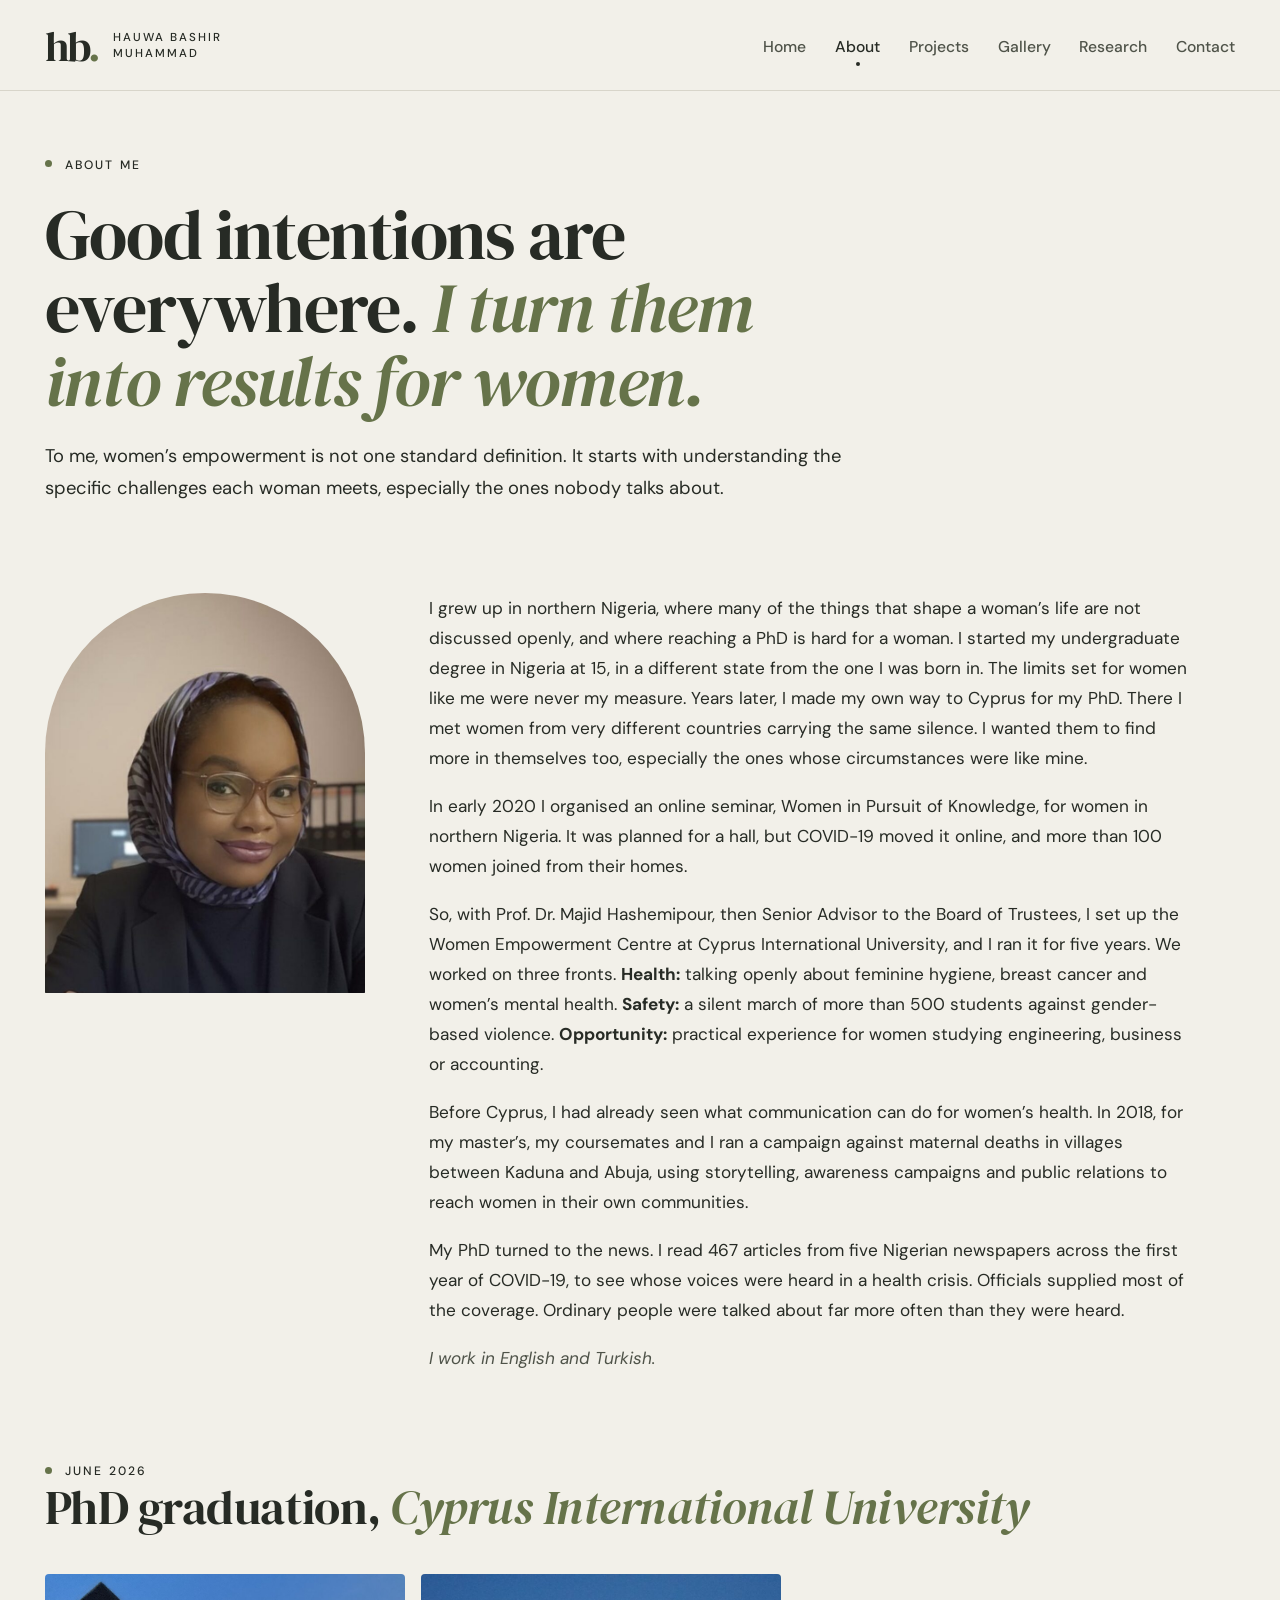
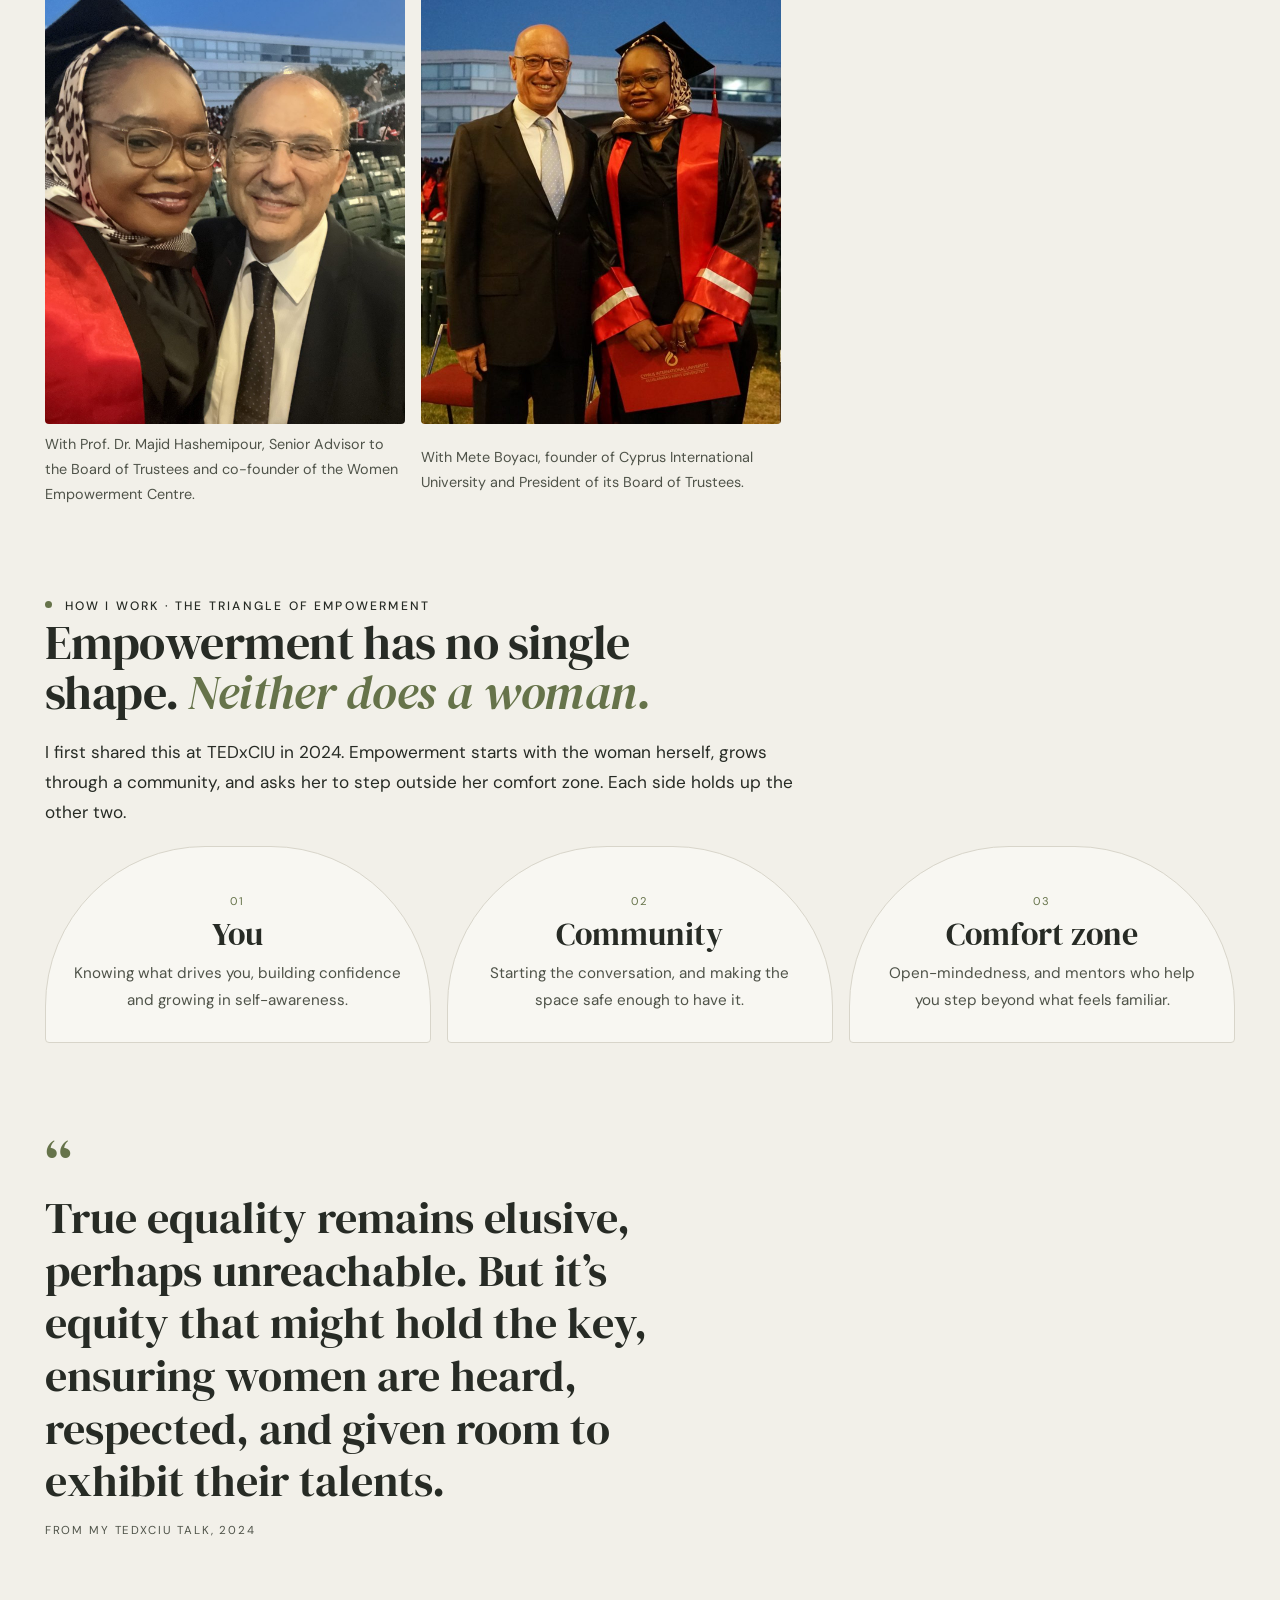
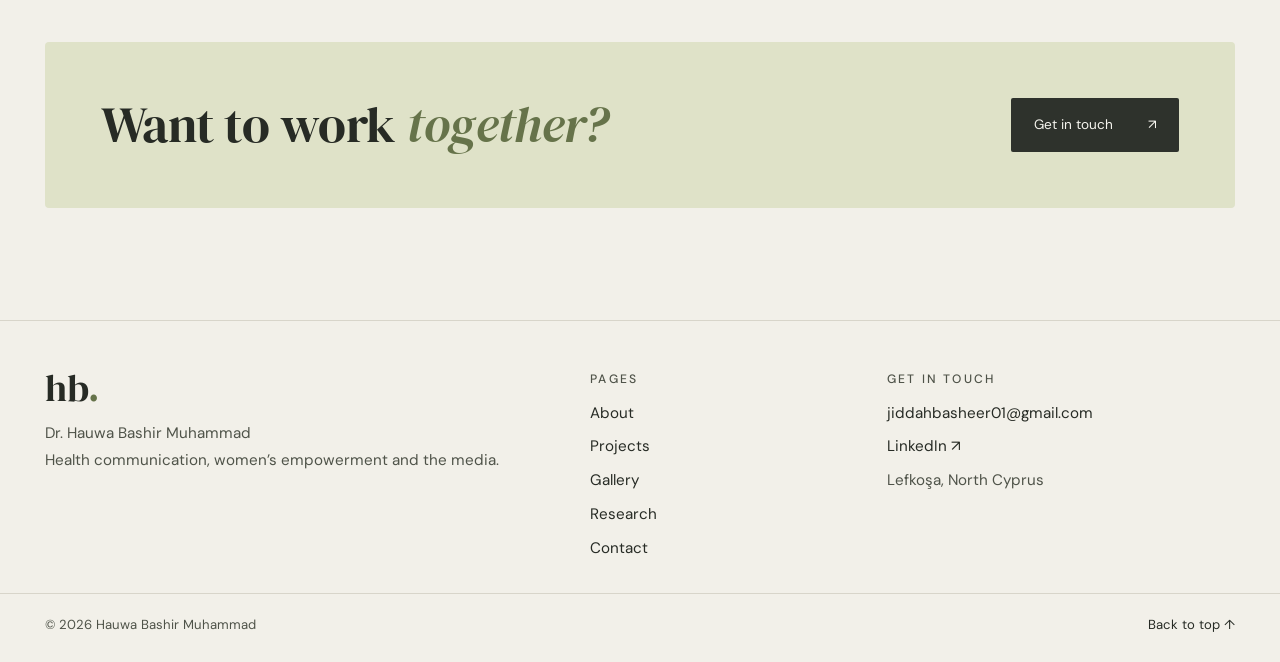
==== about.html @ 7ddd4776 "About: add Prof. Majid Hashemipour's title to the graduation caption Co-Authored-By: Claude Opus 5.5" ====
<!doctype html>
<html lang="en">
<head>
<meta charset="utf-8">
<meta name="viewport" content="width=device-width, initial-scale=1, viewport-fit=cover">
<title>About · Hauwa Bashir Muhammad</title>
<link rel="preconnect" href="https://fonts.googleapis.com">
<link rel="preconnect" href="https://fonts.gstatic.com" crossorigin>
<link rel="stylesheet" href="https://fonts.googleapis.com/css2?family=DM+Sans:opsz,wght@9..40,400;9..40,500;9..40,600&family=DM+Serif+Display:ital@0;1&display=swap">
<link rel="stylesheet" href="styles.css">
<style>:root{padding-top:env(safe-area-inset-top,0px);padding-bottom:env(safe-area-inset-bottom,0px)} img{max-width:100%}</style>
</head>
<body>

<header class="masthead" id="top">
  <div class="wrap">
    <a class="brand" href="index.html" aria-label="Hauwa Bashir Muhammad, home"><span class="mono">hb<i>.</i></span><span class="full">Hauwa Bashir<br>Muhammad</span></a>
    <nav aria-label="Site">
      <ul>
        <li><a href="index.html">Home</a></li>
        <li><a href="about.html" aria-current="page">About</a></li>
        <li><a href="projects.html">Projects</a></li>
        <li><a href="gallery.html">Gallery</a></li>
        <li><a href="publications.html">Research</a></li>
        <li><a href="contact.html">Contact</a></li>
      </ul>
    </nav>
  </div>
</header>

<main>
  <div class="wrap">

    <section class="page-intro">
      <p class="eyebrow">About me</p>
      <h1>Good intentions are everywhere. <em>I turn them into results for women.</em></h1>
      <p class="lede">To me, women’s empowerment is not one standard definition. It starts with understanding the specific challenges each woman meets, especially the ones nobody talks about.</p>
    </section>

    <section class="about" aria-label="My story">
      <figure class="portrait"><img src="img/web/headshot.jpg" alt="Portrait of Hauwa Bashir Muhammad in a dark blazer and patterned headscarf, seated at a desk." width="720" height="900"></figure>
      <div class="copy">
        <p>I grew up in northern Nigeria, where many of the things that shape a woman’s life are not discussed openly, and where reaching a PhD is hard for a woman. I started my undergraduate degree in Nigeria at 15, in a different state from the one I was born in. The limits set for women like me were never my measure. Years later, I made my own way to Cyprus for my PhD. There I met women from very different countries carrying the same silence. I wanted them to find more in themselves too, especially the ones whose circumstances were like mine.</p>
        <p>In early 2020 I organised an online seminar, Women in Pursuit of Knowledge, for women in northern Nigeria. It was planned for a hall, but COVID-19 moved it online, and more than 100 women joined from their homes.</p>
        <p>So, with Prof. Dr. Majid Hashemipour, then Senior Advisor to the Board of Trustees, I set up the Women Empowerment Centre at Cyprus International University, and I ran it for five years. We worked on three fronts. <strong>Health:</strong> talking openly about feminine hygiene, breast cancer and women’s mental health. <strong>Safety:</strong> a silent march of more than 500 students against gender-based violence. <strong>Opportunity:</strong> practical experience for women studying engineering, business or accounting.</p>
        <p>Before Cyprus, I had already seen what communication can do for women’s health. In 2018, for my master’s, my coursemates and I ran a campaign against maternal deaths in villages between Kaduna and Abuja, using storytelling, awareness campaigns and public relations to reach women in their own communities.</p>
        <p>My PhD turned to the news. I read 467 articles from five Nigerian newspapers across the first year of COVID-19, to see whose voices were heard in a health crisis. Officials supplied most of the coverage. Ordinary people were talked about far more often than they were heard.</p>
        <p class="langs">I work in English and Turkish.</p>
      </div>
    </section>

    <section aria-labelledby="graduation">
      <div class="section-head"><div><p class="eyebrow">June 2026</p><h2 id="graduation">PhD graduation, <em>Cyprus International University</em></h2></div></div>
      <div class="duo">
        <figure><img src="img/web/grad-majid.jpg" alt="Hauwa in her graduation cap and gown taking a selfie with Prof. Dr. Majid Hashemipour at the ceremony." width="1200" height="1600" loading="lazy"><figcaption>With Prof. Dr. Majid Hashemipour, Senior Advisor to the Board of Trustees and co-founder of the Women Empowerment Centre.</figcaption></figure>
        <figure><img src="img/web/grad-boyaci.jpg" alt="Hauwa in her graduation gown, holding her diploma folder, standing with Mete Boyacı at the evening ceremony." width="1600" height="900" loading="lazy" style="object-position: 47% center;"><figcaption>With Mete Boyacı, founder of Cyprus International University and President of its Board of Trustees.</figcaption></figure>
      </div>
    </section>

    <section aria-labelledby="triangle">
      <div class="section-head"><div><p class="eyebrow">How I work · The Triangle of Empowerment</p><h2 id="triangle">Empowerment has no single shape. <em>Neither does a woman.</em></h2></div></div>
      <p>I first shared this at TEDxCIU in 2024. Empowerment starts with the woman herself, grows through a community, and asks her to step outside her comfort zone. Each side holds up the other two.</p>
      <ol class="triangle">
        <li><strong>You</strong><span>Knowing what drives you, building confidence and growing in self-awareness.</span></li>
        <li><strong>Community</strong><span>Starting the conversation, and making the space safe enough to have it.</span></li>
        <li><strong>Comfort zone</strong><span>Open-mindedness, and mentors who help you step beyond what feels familiar.</span></li>
      </ol>
    </section>

    <section class="quote-band" aria-label="In my words">
      <blockquote>True equality remains elusive, perhaps unreachable. But it’s equity that might hold the key, ensuring women are heard, respected, and given room to exhibit their talents.
        <footer>From my TEDxCIU talk, 2024</footer>
      </blockquote>
    </section>

    <section class="cta">
      <h2>Want to work <em>together?</em></h2>
      <a class="btn" href="contact.html">Get in touch <span aria-hidden="true">↗</span></a>
    </section>

  </div>
</main>

<footer class="site">
  <div class="wrap footer-grid">
    <div class="footer-brand">
      <a class="mono" href="index.html" aria-label="Home">hb<i>.</i></a>
      <p>Dr. Hauwa Bashir Muhammad<br>Health communication, women’s empowerment and the media.</p>
    </div>
    <div>
      <p class="label">Pages</p>
      <ul>
        <li><a href="about.html">About</a></li>
        <li><a href="projects.html">Projects</a></li>
        <li><a href="gallery.html">Gallery</a></li>
        <li><a href="publications.html">Research</a></li>
        <li><a href="contact.html">Contact</a></li>
      </ul>
    </div>
    <div>
      <p class="label">Get in touch</p>
      <ul>
        <li><a href="mailto:jiddahbasheer01@gmail.com">jiddahbasheer01@gmail.com</a></li>
        <li><a href="https://www.linkedin.com/in/hauwabashir-3b40b3164" target="_blank" rel="noopener">LinkedIn ↗</a></li>
        <li>Lefkoşa, North Cyprus</li>
      </ul>
    </div>
  </div>
  <div class="wrap footer-base"><span>© 2026 Hauwa Bashir Muhammad</span><a href="#top">Back to top ↑</a></div>
</footer>

</body>
</html>
---- styles.css ----
/* hb. — cream paper, charcoal ink, olive accent; large serif display, light sans body; arched photos. */
:root {
  --bg: #f2f0e9;
  --surface: #f8f7f2;
  --ink: #272b25;
  --muted: #4f5349;
  --rule: #d8d5ca;
  --accent: #66734a;
  --sage: #dfe2c8;
  --btn: #2e322c;
  --btn-ink: #f6f5ef;
  --font-display: "DM Serif Display", Georgia, "Times New Roman", serif;
  --font-body: "DM Sans", system-ui, -apple-system, "Segoe UI", Roboto, sans-serif;
  --measure: 64ch;
}
@media (prefers-color-scheme: dark) {
  :root:not([data-theme="light"]) {
    --bg: #1b1d19; --surface: #22251f; --ink: #ecebe3; --muted: #a9ab9f; --rule: #363a31;
    --accent: #b5c28f; --sage: #3a412d; --btn: #e9e8df; --btn-ink: #1b1d19;
    color-scheme: dark;
  }
}
:root[data-theme="dark"] {
  --bg: #1b1d19; --surface: #22251f; --ink: #ecebe3; --muted: #a9ab9f; --rule: #363a31;
  --accent: #b5c28f; --sage: #3a412d; --btn: #e9e8df; --btn-ink: #1b1d19;
  color-scheme: dark;
}

* { box-sizing: border-box; }
html { -webkit-text-size-adjust: 100%; scroll-behavior: smooth; }
body { margin: 0; background: var(--bg); color: var(--ink); font-family: var(--font-body); font-size: 1.075rem; line-height: 1.75; font-weight: 400; }
img { max-width: 100%; }
.wrap { max-width: 88rem; margin: 0 auto; padding-left: max(clamp(20px, 3.5vw, 48px), env(safe-area-inset-left, 0px)); padding-right: max(clamp(20px, 3.5vw, 48px), env(safe-area-inset-right, 0px)); }
.narrow { max-width: 50rem; }

a { color: var(--ink); text-underline-offset: 4px; text-decoration-color: var(--accent); }
a:hover { color: var(--accent); }
a:focus-visible, button:focus-visible { outline: 2px solid var(--accent); outline-offset: 3px; border-radius: 2px; }

/* Header */
.masthead .wrap { display: flex; align-items: center; justify-content: space-between; flex-wrap: wrap; gap: 1rem 2rem; padding-block: 1.6rem 1.4rem; border-bottom: 1px solid var(--rule); }
.brand { display: flex; align-items: center; gap: 0.8rem; text-decoration: none; color: var(--ink); }
.brand .mono { font-family: var(--font-display); font-size: 2.6rem; line-height: 1; letter-spacing: -0.04em; }
.brand .mono i { font-style: normal; color: var(--accent); }
.brand .full { font-size: 0.72rem; letter-spacing: 0.18em; text-transform: uppercase; line-height: 1.45; font-weight: 500; }
nav ul { list-style: none; margin: 0; padding: 0; display: flex; flex-wrap: wrap; gap: 0.4rem 1.8rem; }
nav a { position: relative; text-decoration: none; color: var(--muted); font-size: 0.98rem; font-weight: 500; }
nav a:hover, nav a[aria-current="page"] { color: var(--ink); }
nav a[aria-current="page"]::after { content: ""; position: absolute; left: 50%; bottom: -0.55rem; width: 4px; height: 4px; margin-left: -2px; border-radius: 50%; background: var(--ink); }

/* Type */
h1, h2, h3 { font-family: var(--font-display); font-weight: 400; line-height: 1.05; margin: 0; text-wrap: balance; letter-spacing: -0.01em; }
h1 { font-size: clamp(2.5rem, 1.5rem + 4vw, 4.4rem); letter-spacing: -0.02em; line-height: 1.04; }
h1 em, h2 em { color: var(--accent); }
h2 { font-size: clamp(2rem, 1.4rem + 2.2vw, 3rem); }
h3 { font-size: 1.55rem; line-height: 1.15; }
p { margin: 0; max-width: var(--measure); }
.eyebrow, .label { font-size: 0.76rem; letter-spacing: 0.18em; text-transform: uppercase; font-weight: 500; color: var(--ink); }
.eyebrow::before { content: ""; display: inline-block; width: 7px; height: 7px; border-radius: 50%; background: var(--accent); margin-right: 0.8rem; vertical-align: 0.1em; }
.label { color: var(--muted); }
.lede { font-size: 1.15rem; color: var(--ink); }
.small-note { font-size: 0.85rem; color: var(--muted); max-width: var(--measure); }

main .wrap { padding-block: 0 5rem; display: grid; gap: 5.5rem; }
section { display: grid; gap: 1.2rem; min-width: 0; scroll-margin-top: 1rem; }
.section-head { display: flex; align-items: baseline; justify-content: space-between; flex-wrap: wrap; gap: 0.5rem 1rem; }
.section-head .kicker { display: block; }
.section-head a { font-size: 0.9rem; }

/* Hero */
.hero { display: grid; grid-template-columns: 1.3fr 1fr; gap: 2rem 3rem; align-items: center; padding-top: 4.5rem; }
.hero-text { display: grid; gap: 1.6rem; align-content: center; }
.hero-intro { color: var(--ink); font-size: 1.15rem; max-width: 34rem; }
.hero-actions { display: flex; flex-wrap: wrap; align-items: center; gap: 1rem 2rem; margin-top: 0.4rem; }
.btn { display: inline-flex; align-items: center; gap: 2.2rem; background: var(--btn); color: var(--btn-ink); text-decoration: none; font-size: 0.85rem; padding: 0.95rem 1.4rem; border-radius: 2px; }
.btn:hover { color: var(--btn-ink); opacity: 0.9; }
.textlink { font-size: 0.88rem; text-decoration: none; border-bottom: 1px solid var(--ink); padding-bottom: 0.2rem; }
.arch { position: relative; margin: 0; }
.arch img { display: block; width: 100%; aspect-ratio: 4 / 4.4; object-fit: cover; border-radius: 999px 999px 4px 4px; }
.badge { position: absolute; left: -2.2rem; bottom: 2.5rem; width: 9.5rem; height: 9.5rem; border-radius: 50%; background: var(--sage); border: 4px solid var(--bg); display: grid; place-content: center; text-align: center; font-family: var(--font-display); font-size: 1.15rem; line-height: 1.2; color: var(--ink); transform: rotate(-8deg); }
.badge em { font-style: italic; }
.arch figcaption { margin-top: 0.7rem; font-size: 0.65rem; letter-spacing: 0.16em; text-transform: uppercase; color: var(--muted); }
.based { font-size: 0.68rem; letter-spacing: 0.16em; text-transform: uppercase; color: var(--muted); margin-top: -3rem; }

/* About */
.about { display: grid; grid-template-columns: 20rem 1fr; gap: 2rem 4rem; align-items: start; }
.about .portrait img { display: block; width: 100%; aspect-ratio: 4 / 5; object-fit: cover; border-radius: 999px 999px 4px 4px; }
.about .copy { display: grid; gap: 1.1rem; }

/* Figures */
.facts { display: grid; grid-template-columns: repeat(auto-fit, minmax(9rem, 1fr)); gap: 1.5rem; border-block: 1px solid var(--rule); padding-block: 2rem; }
.facts div { display: grid; gap: 0.3rem; align-content: start; }
.facts strong { font-family: var(--font-display); font-weight: 400; font-size: 3.2rem; line-height: 1; color: var(--accent); }
.facts span { font-size: 0.92rem; color: var(--muted); }

/* Triangle */
.triangle { list-style: none; margin: 0; padding: 0; display: grid; grid-template-columns: repeat(auto-fit, minmax(min(100%, 15rem), 1fr)); gap: 1rem; counter-reset: side; }
.triangle li { counter-increment: side; background: var(--surface); border: 1px solid var(--rule); border-radius: 160px 160px 4px 4px; padding: 3rem 1.6rem 1.8rem; display: grid; gap: 0.5rem; text-align: center; justify-items: center; }
.triangle strong { font-family: var(--font-display); font-weight: 400; font-size: 2rem; line-height: 1.1; }
.triangle strong::before { content: "0" counter(side); display: block; font-family: var(--font-body); font-size: 0.7rem; letter-spacing: 0.18em; color: var(--accent); margin-bottom: 0.6rem; }
.triangle span { color: var(--muted); font-size: 0.95rem; }

/* Now */
.now { background: var(--sage); border-radius: 4px; padding: 2.2rem; gap: 0.9rem; }
.now .label { color: var(--ink); }
.now ul { margin: 0; padding-left: 1.1rem; display: grid; gap: 0.5rem; max-width: var(--measure); }

/* Work list */
.work { list-style: none; margin: 0; padding: 0; display: grid; border-top: 1px solid var(--rule); }
.work li { border-bottom: 1px solid var(--rule); }
.work a, .work .item { display: grid; grid-template-columns: 9rem 1fr auto; gap: 0.3rem 2rem; padding-block: 1.5rem; text-decoration: none; color: var(--ink); align-items: baseline; }
.work a::after { content: "↗"; color: var(--muted); }
.work a:hover h3 { color: var(--accent); }
.work .yr { color: var(--muted); font-size: 0.8rem; letter-spacing: 0.08em; text-transform: uppercase; }
.work .text { display: grid; gap: 0.3rem; min-width: 0; }
.work p { color: var(--muted); font-size: 1rem; }

/* Quote */
blockquote { margin: 0; font-family: var(--font-display); font-size: clamp(1.8rem, 1.3rem + 1.8vw, 2.8rem); line-height: 1.2; max-width: 30ch; }
blockquote::before { content: "\201C"; display: block; color: var(--accent); font-size: 4rem; line-height: 0.6; margin-bottom: 0.4rem; }
blockquote footer { font-family: var(--font-body); font-size: 0.72rem; letter-spacing: 0.16em; text-transform: uppercase; color: var(--muted); margin-top: 1rem; }
.quote-band { text-align: left; padding-block: 1rem; }

/* Contact */
.contact-block { background: var(--btn); color: var(--btn-ink); border-radius: 4px; padding: clamp(2rem, 5vw, 3.5rem); display: grid; gap: 1.2rem; }
.contact-block h2 { color: var(--btn-ink); }
.contact-block h2 em { color: var(--sage); }
.contact-block p, .contact-block .label { color: var(--btn-ink); opacity: 0.8; }
.contact { display: flex; flex-wrap: wrap; gap: 0.75rem 1.5rem; align-items: center; }
.email { font-family: var(--font-display); font-size: clamp(1.4rem, 1rem + 1.6vw, 2.2rem); user-select: all; overflow-wrap: anywhere; }
.contact a { color: var(--btn-ink); }
button.copy { font: inherit; font-size: 0.8rem; background: transparent; color: var(--btn-ink); border: 1px solid currentColor; border-radius: 2px; padding: 0.45rem 0.9rem; cursor: pointer; }

/* Page intro (inner pages) */
.page-intro { padding-top: 4rem; display: grid; gap: 1.4rem; max-width: 60rem; }
.page-intro h1 { font-size: clamp(2.6rem, 1.6rem + 4vw, 4.4rem); }

/* Case studies */
.case, .case-wide { display: grid; gap: 1.1rem; border-top: 1px solid var(--rule); padding-top: 2rem; scroll-margin-top: 1rem; min-width: 0; }
.case { grid-template-columns: 13rem 1fr; gap: 1rem 3rem; }
.case .meta { display: grid; gap: 0.4rem; align-content: start; font-size: 0.85rem; color: var(--muted); }
.case .body { display: grid; gap: 1rem; min-width: 0; }
.case-wide .meta { display: flex; flex-wrap: wrap; gap: 0.3rem 1.4rem; font-size: 0.85rem; color: var(--muted); }
.case-wide .meta .label, .case .meta .label { color: var(--accent); }
.case-wide h2, .case h2 { font-size: clamp(1.9rem, 1.3rem + 2vw, 2.8rem); }
.case h4, .case-wide h4 { font-family: var(--font-body); font-size: 0.7rem; letter-spacing: 0.18em; text-transform: uppercase; color: var(--accent); font-weight: 500; margin: 0.8rem 0 -0.3rem; }
.index-chips { display: flex; flex-wrap: wrap; gap: 0.5rem; list-style: none; margin: 0; padding: 0; }
.index-chips a { display: inline-block; font-size: 0.82rem; text-decoration: none; color: var(--ink); border: 1px solid var(--rule); border-radius: 999px; padding: 0.35rem 0.9rem; background: var(--surface); }
.index-chips a:hover { border-color: var(--accent); color: var(--accent); }
.programme { list-style: none; margin: 0; padding: 0; display: grid; gap: 0.6rem; max-width: var(--measure); }
.programme li { display: grid; grid-template-columns: 8rem 1fr; gap: 1rem; border-top: 1px solid var(--rule); padding-top: 0.6rem; }
.programme .when { color: var(--accent); font-size: 0.85rem; }

/* Figures and galleries */
figure { margin: 0; display: grid; gap: 0.5rem; min-width: 0; }
figure img { display: block; width: 100%; height: auto; border-radius: 4px; background: var(--rule); }
figcaption { font-size: 0.9rem; color: var(--muted); max-width: var(--measure); }
.lead-photo img { aspect-ratio: 16 / 9; object-fit: cover; }
.hero-photo img { aspect-ratio: 16 / 9; object-fit: cover; }
.gallery { display: grid; grid-template-columns: repeat(auto-fill, minmax(min(100%, 15rem), 1fr)); gap: 1rem; }
.gallery img { aspect-ratio: 3 / 4; object-fit: cover; }
.gallery .poster img { object-fit: contain; background: var(--surface); }
.gallery.square img { aspect-ratio: 1 / 1; }
.masonry { columns: 3 16rem; column-gap: 1rem; }
.masonry figure { break-inside: avoid; margin-bottom: 1.2rem; }

/* Publications */
.pubs { list-style: none; margin: 0; padding: 0; display: grid; gap: 1.4rem; }
.pubs li { display: grid; grid-template-columns: 8rem 1fr; gap: 1.5rem; min-width: 0; border-top: 1px solid var(--rule); padding-top: 1rem; }
.pubs .status { font-size: 0.72rem; letter-spacing: 0.12em; text-transform: uppercase; color: var(--accent); padding-top: 0.2rem; }
.pubs .cite { min-width: 0; overflow-wrap: anywhere; }
.pubs .note { display: block; color: var(--muted); font-size: 0.92rem; margin-top: 0.3rem; }

/* Footer */
footer.site { border-top: 1px solid var(--rule); color: var(--muted); font-size: 0.95rem; margin-top: 2rem; }
.footer-grid { display: grid; grid-template-columns: 2fr 1fr 1.4fr; gap: 2rem 3rem; padding-block: 3rem 2rem; }
.footer-brand { display: grid; gap: 0.8rem; align-content: start; }
footer.site .mono { font-family: var(--font-display); font-size: 2.4rem; line-height: 1; color: var(--ink); text-decoration: none; }
footer.site .mono i { font-style: normal; color: var(--accent); }
footer.site ul { list-style: none; margin: 0.6rem 0 0; padding: 0; display: grid; gap: 0.45rem; }
footer.site a { color: var(--ink); text-decoration: none; overflow-wrap: anywhere; }
footer.site a:hover { color: var(--accent); }
.footer-base { display: flex; flex-wrap: wrap; justify-content: space-between; gap: 0.5rem; padding-block: 1.2rem 1.6rem; border-top: 1px solid var(--rule); font-size: 0.82rem; }
@media (max-width: 720px) { .footer-grid { grid-template-columns: 1fr 1fr; } .footer-brand { grid-column: 1 / -1; } }
@media (max-width: 420px) { .footer-grid { grid-template-columns: 1fr; } }

@media (max-width: 820px) {
  .hero { grid-template-columns: 1fr; padding-top: 2.5rem; }
  .arch { max-width: 26rem; margin-left: 2rem; }
  .based { margin-top: 0; }
  .about { grid-template-columns: 1fr; }
  .about .portrait { max-width: 15rem; }
  .case { grid-template-columns: 1fr; }
  .work a, .work .item { grid-template-columns: 1fr; }
  .work a::after { display: none; }
}
@media (max-width: 560px) {
  nav ul { gap: 0.3rem 0.95rem; }
  nav a { font-size: 0.82rem; }
  .badge { width: 7.5rem; height: 7.5rem; font-size: 0.95rem; left: -1.6rem; }
  .programme li, .pubs li { grid-template-columns: 1fr; gap: 0.2rem; }
}
@media (prefers-reduced-motion: reduce) { html { scroll-behavior: auto; } }

.lead-photo.small { max-width: 47rem; }
.lead-photo.small img { aspect-ratio: auto; }

/* CTA band and contact page */
.cta { background: var(--sage); border-radius: 4px; padding: clamp(2rem, 5vw, 3.5rem); display: flex; flex-wrap: wrap; align-items: center; justify-content: space-between; gap: 1.2rem 2rem; }
.cta h2 { font-size: clamp(2rem, 1.4rem + 2.4vw, 3.2rem); }
.contact-links { display: flex; flex-wrap: wrap; gap: 0.5rem 2rem; font-size: 0.95rem; }
.contact-links span { opacity: 0.8; }
.langs { color: var(--muted); font-style: italic; }
.page-intro h1 { max-width: 22ch; }
.teaser .copy { align-content: center; }
.teaser .portrait img { aspect-ratio: 4 / 5; }
.contact-block a { color: var(--btn-ink); text-decoration-color: currentColor; }

.duo { display: grid; grid-template-columns: repeat(2, minmax(0, 1fr)); gap: 1rem; max-width: 46rem; margin-top: 1.4rem; }
.duo img { display: block; width: 100%; aspect-ratio: 4 / 5; object-fit: cover; border-radius: 4px; }
@media (max-width: 560px) { .duo { grid-template-columns: 1fr; } }
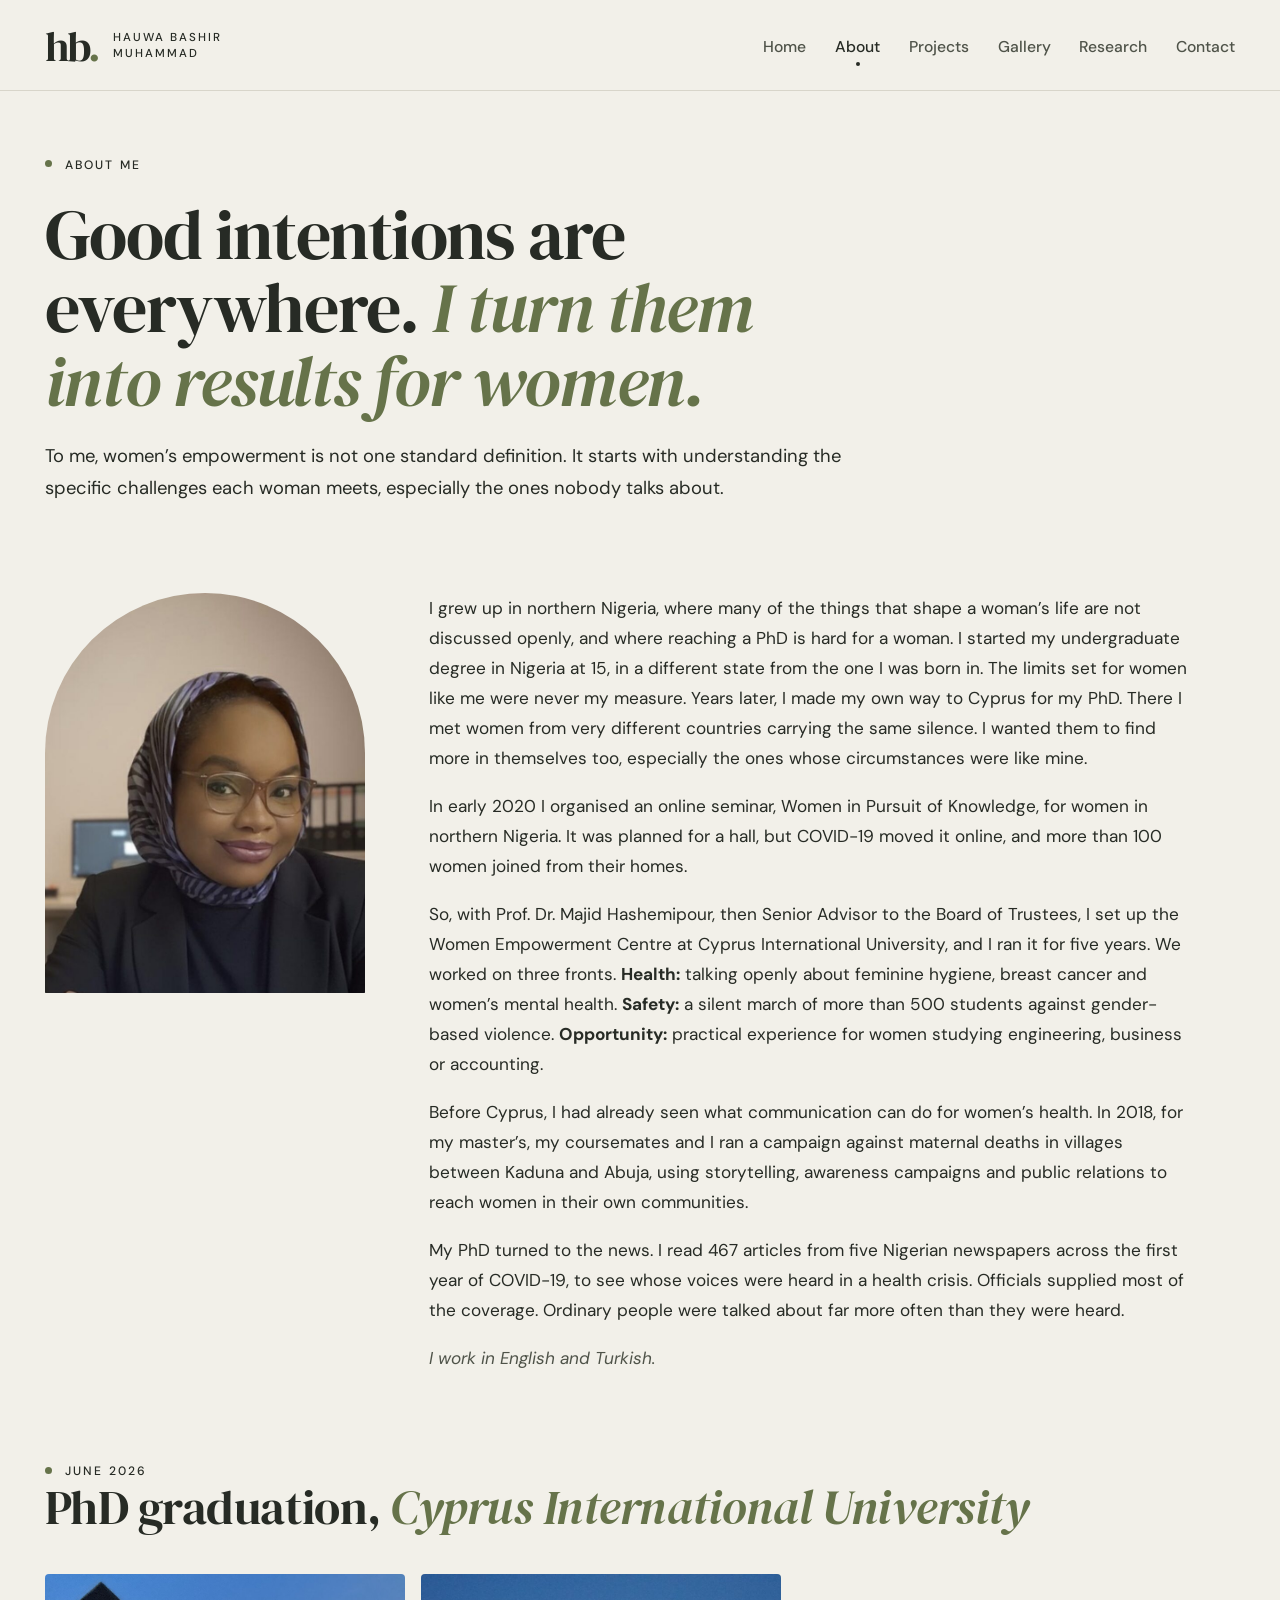
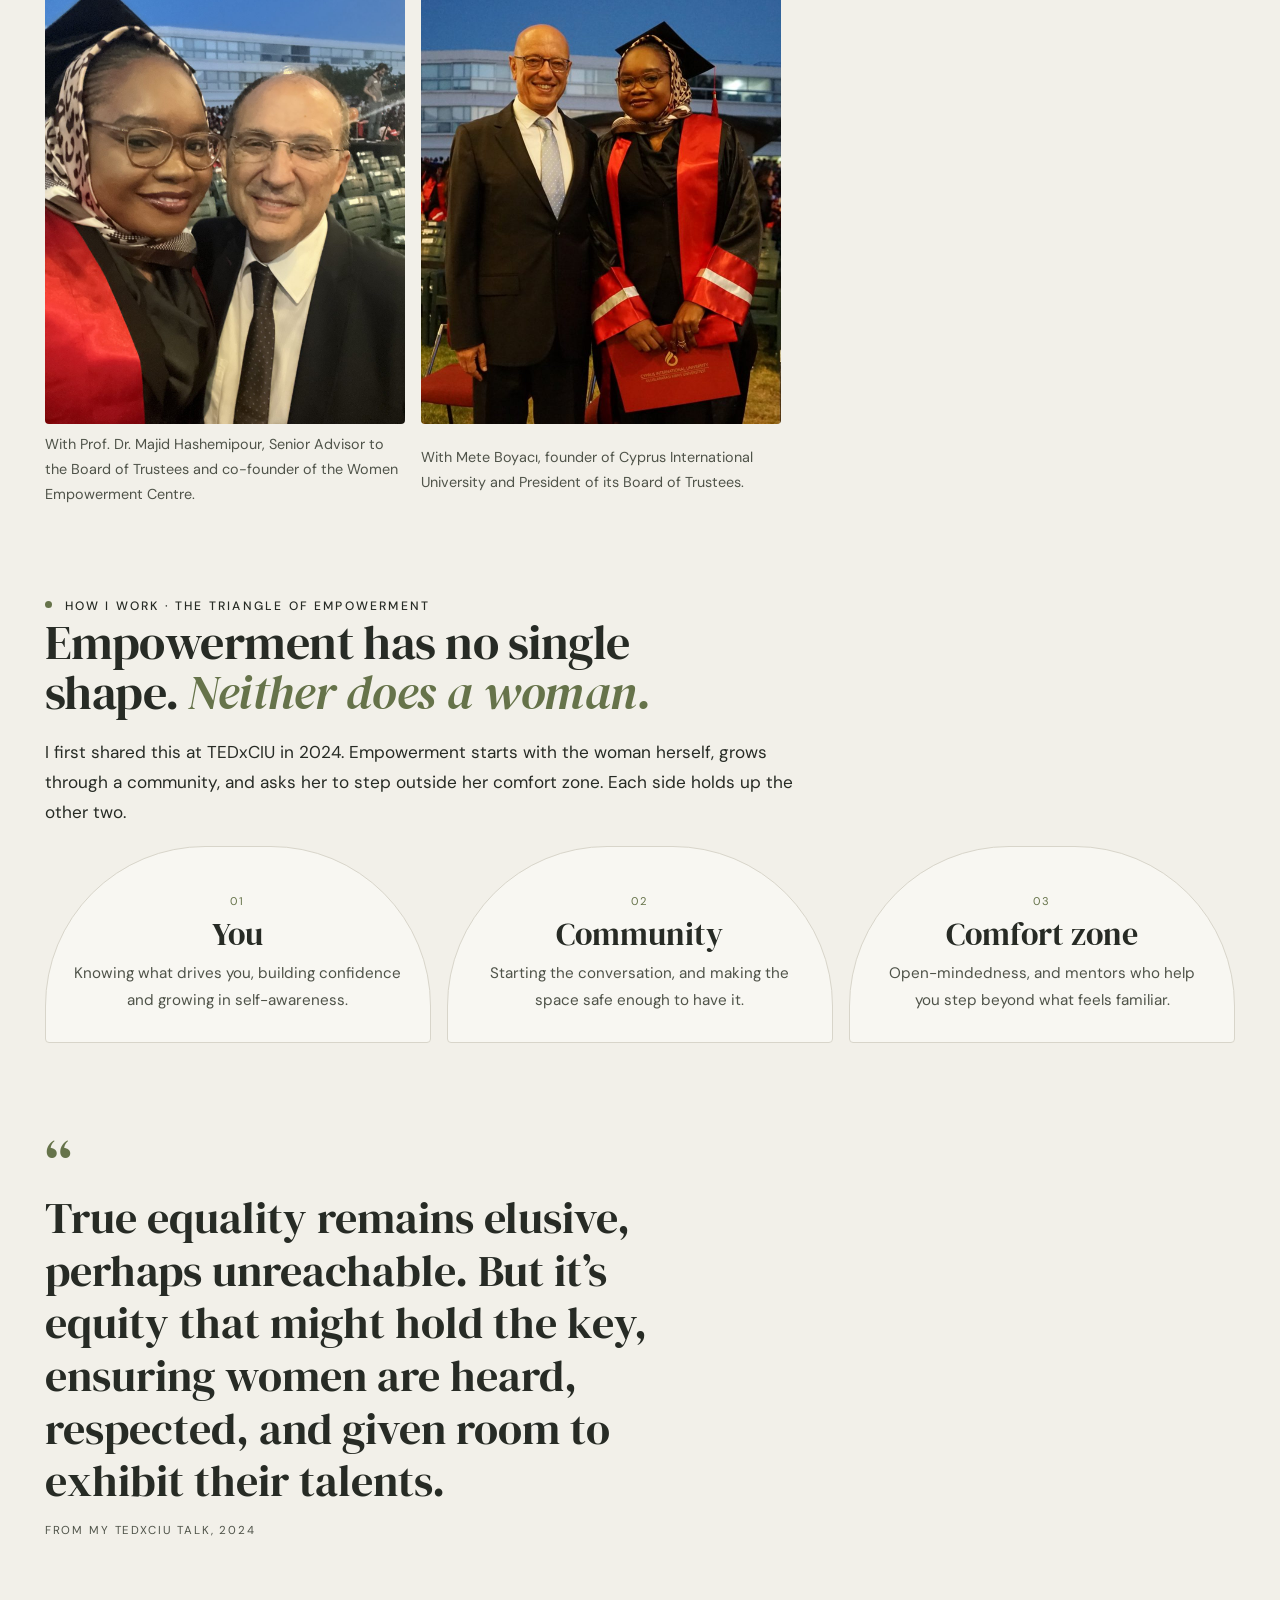
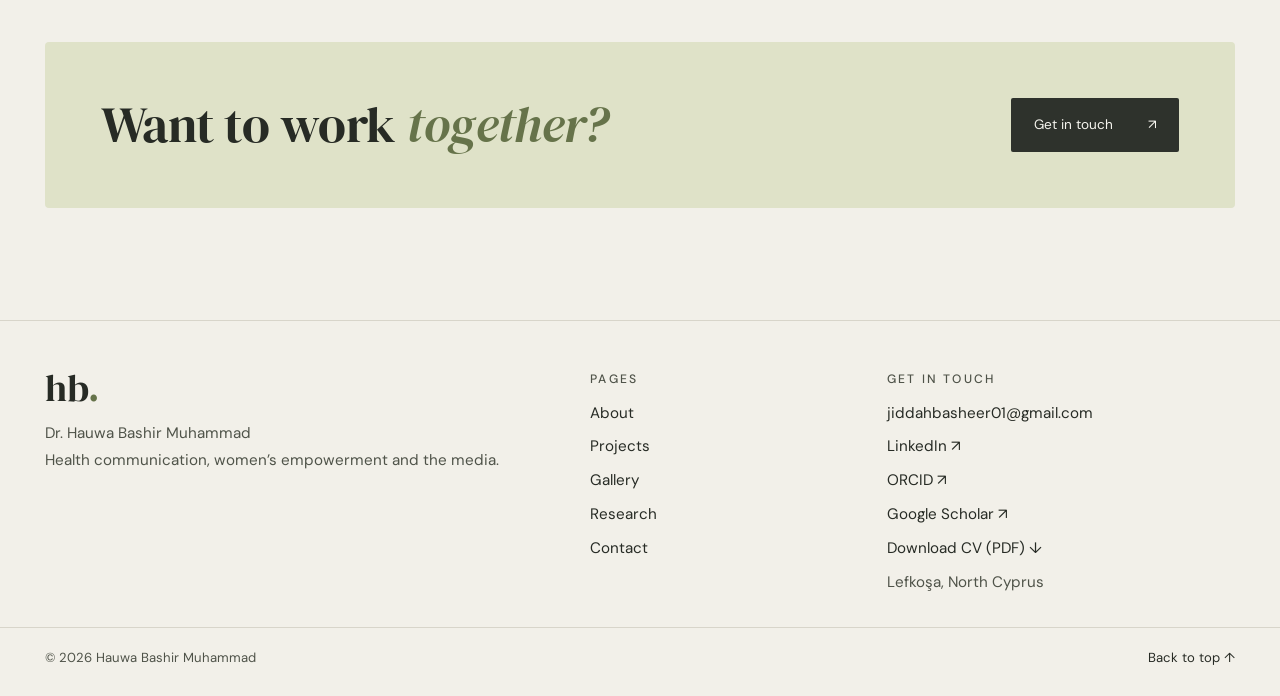
==== commit 18be2a09: "Footer: add CV download, ORCID and Google Scholar; add page descriptions and link previews Co-Author" ====
--- a/about.html
+++ b/about.html
@@ -4,6 +4,13 @@
 <meta charset="utf-8">
 <meta name="viewport" content="width=device-width, initial-scale=1, viewport-fit=cover">
 <title>About · Hauwa Bashir Muhammad</title>
+<meta name="description" content="About Dr. Hauwa Bashir Muhammad: health communication researcher and co-founder of the CIU Women Empowerment Centre.">
+<meta property="og:type" content="website">
+<meta property="og:title" content="About · Hauwa Bashir Muhammad">
+<meta property="og:description" content="About Dr. Hauwa Bashir Muhammad: health communication researcher and co-founder of the CIU Women Empowerment Centre.">
+<meta property="og:url" content="https://hauwabashir-portfolio.drhauwabashir.workers.dev/about.html">
+<meta property="og:image" content="https://hauwabashir-portfolio.drhauwabashir.workers.dev/img/web/headshot.jpg">
+<meta name="twitter:card" content="summary">
 <link rel="preconnect" href="https://fonts.googleapis.com">
 <link rel="preconnect" href="https://fonts.gstatic.com" crossorigin>
 <link rel="stylesheet" href="https://fonts.googleapis.com/css2?family=DM+Sans:opsz,wght@9..40,400;9..40,500;9..40,600&family=DM+Serif+Display:ital@0;1&display=swap">
@@ -102,6 +109,9 @@
       <ul>
         <li><a href="mailto:jiddahbasheer01@gmail.com">jiddahbasheer01@gmail.com</a></li>
         <li><a href="https://www.linkedin.com/in/hauwabashir-3b40b3164" target="_blank" rel="noopener">LinkedIn ↗</a></li>
+        <li><a href="https://orcid.org/0000-0002-2622-1915" target="_blank" rel="noopener">ORCID ↗</a></li>
+        <li><a href="https://scholar.google.com/citations?user=jWDBSssAAAAJ&amp;hl=en" target="_blank" rel="noopener">Google Scholar ↗</a></li>
+        <li><a href="Dr_Hauwa_Bashir_Muhammad_CV.pdf" download>Download CV (PDF) ↓</a></li>
         <li>Lefkoşa, North Cyprus</li>
       </ul>
     </div>
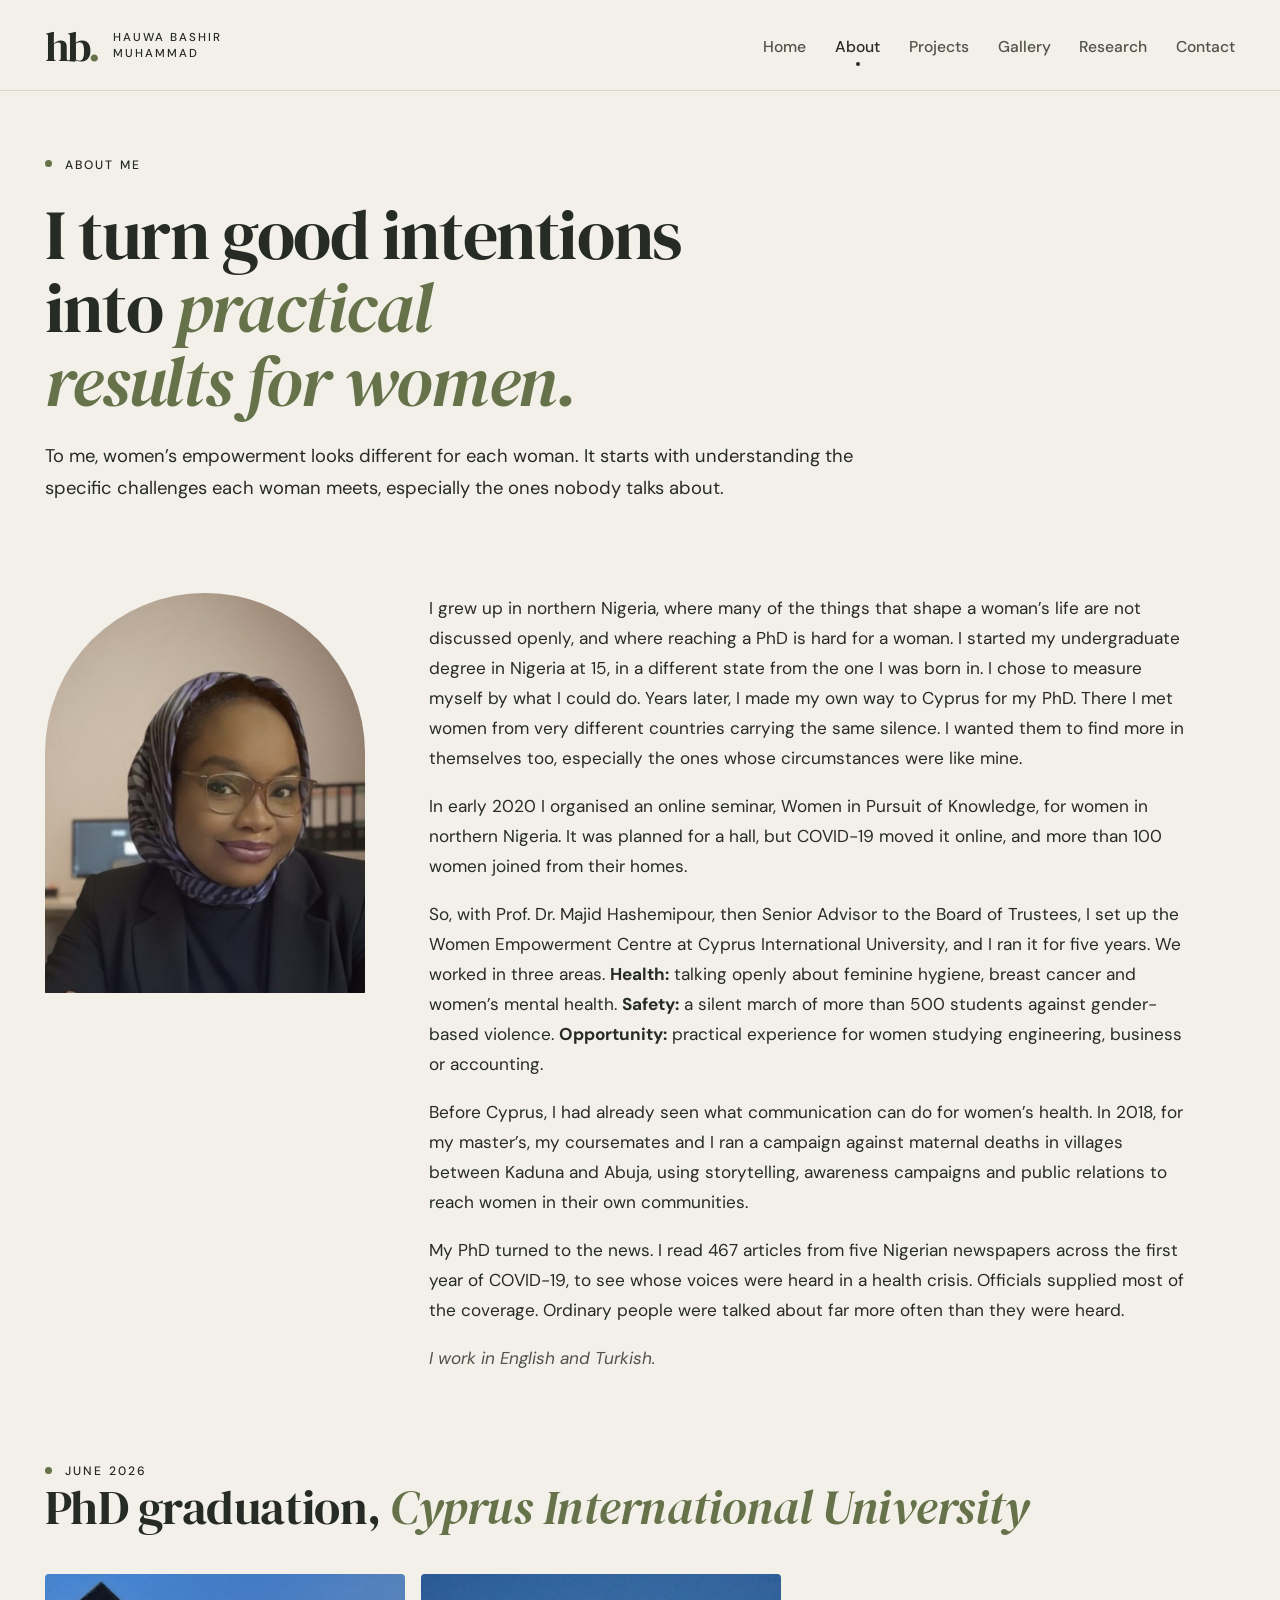
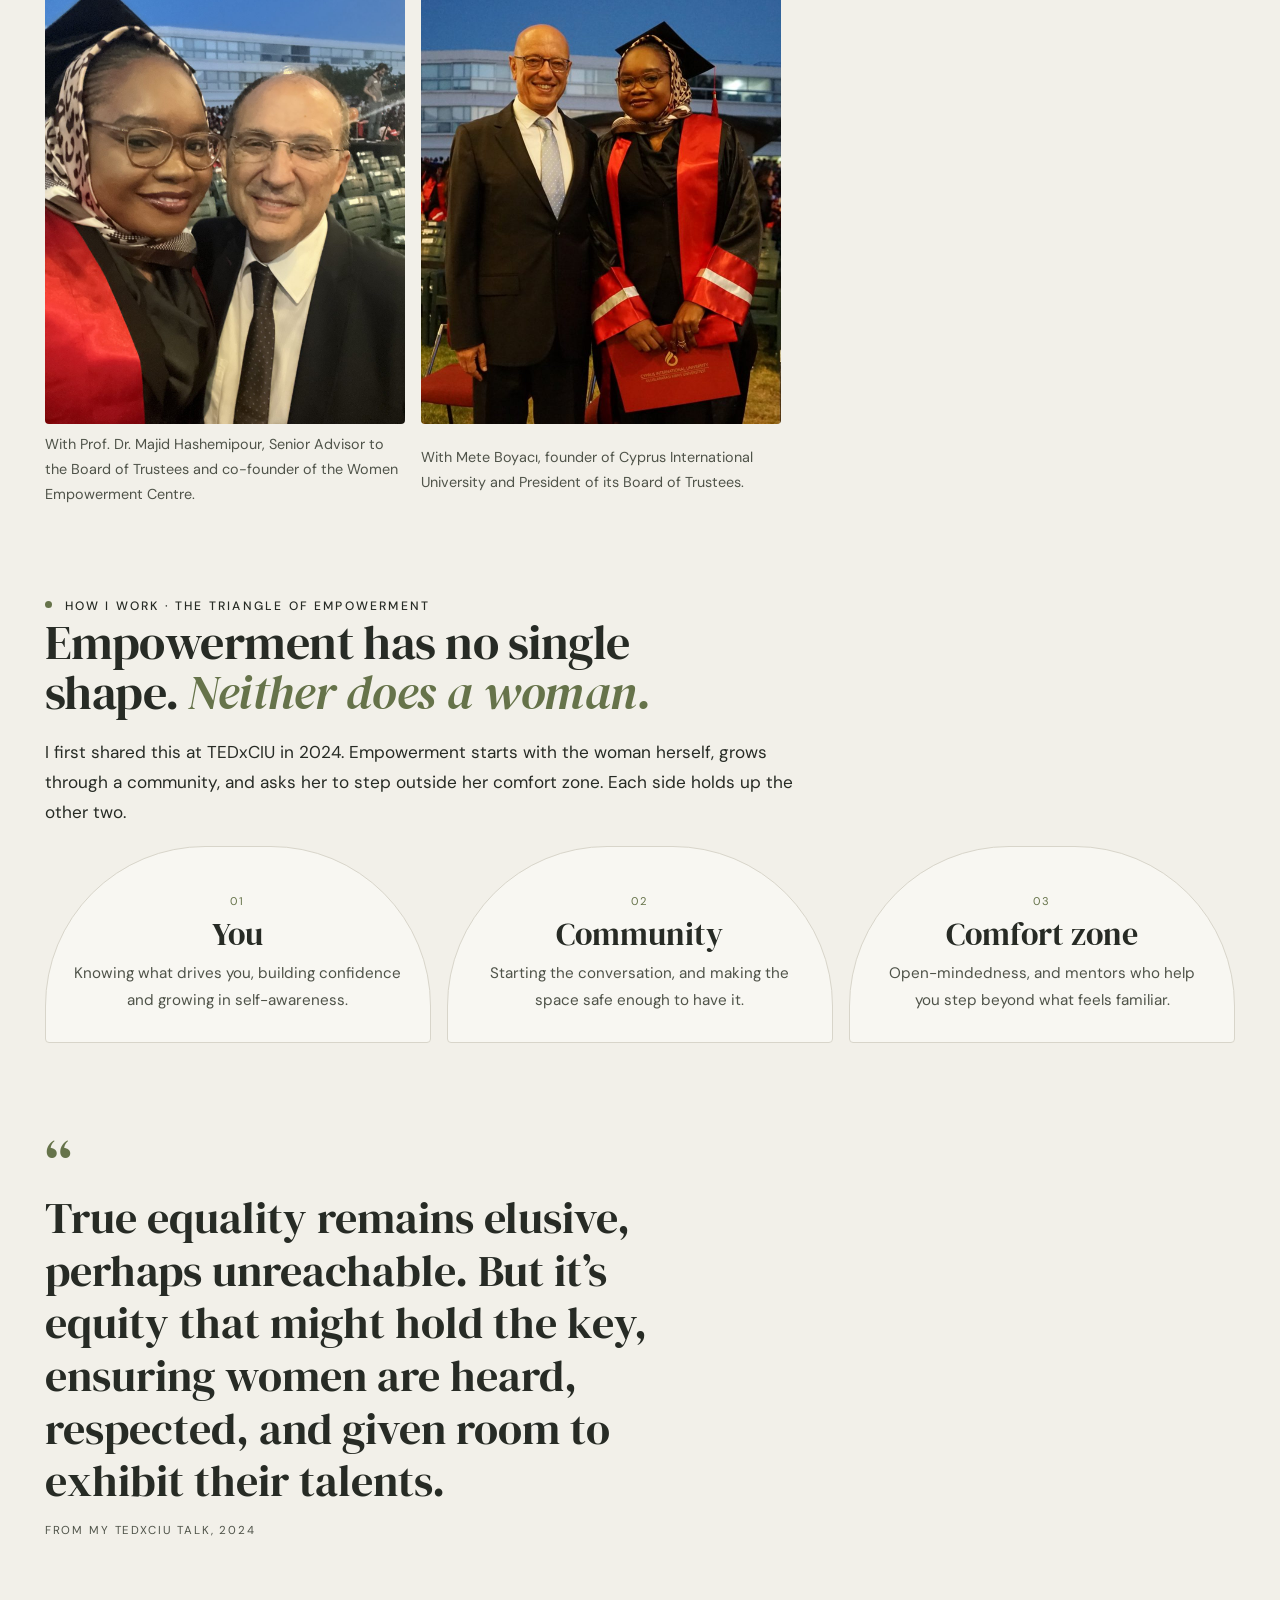
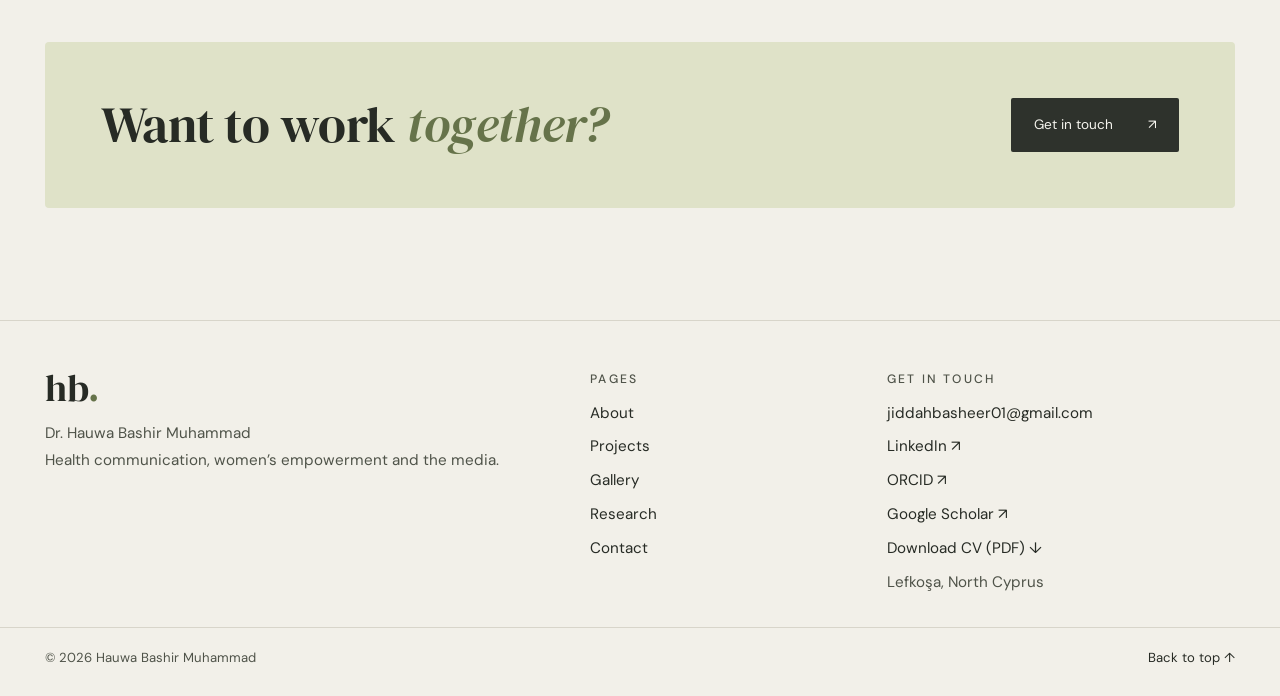
==== commit 27f5d4c3: "Wording: neutral, non-oppositional phrasing across Home, About and Projects Co-Authored-By: Claude O" ====
--- a/about.html
+++ b/about.html
@@ -8,8 +8,8 @@
 <meta property="og:type" content="website">
 <meta property="og:title" content="About · Hauwa Bashir Muhammad">
 <meta property="og:description" content="About Dr. Hauwa Bashir Muhammad: health communication researcher and co-founder of the CIU Women Empowerment Centre.">
-<meta property="og:url" content="https://hauwabashir-portfolio.drhauwabashir.workers.dev/about.html">
-<meta property="og:image" content="https://hauwabashir-portfolio.drhauwabashir.workers.dev/img/web/headshot.jpg">
+<meta property="og:url" content="https://drhauwabashir.com/about.html">
+<meta property="og:image" content="https://drhauwabashir.com/img/web/headshot.jpg">
 <meta name="twitter:card" content="summary">
 <link rel="preconnect" href="https://fonts.googleapis.com">
 <link rel="preconnect" href="https://fonts.gstatic.com" crossorigin>
@@ -40,16 +40,16 @@
 
     <section class="page-intro">
       <p class="eyebrow">About me</p>
-      <h1>Good intentions are everywhere. <em>I turn them into results for women.</em></h1>
-      <p class="lede">To me, women’s empowerment is not one standard definition. It starts with understanding the specific challenges each woman meets, especially the ones nobody talks about.</p>
+      <h1>I turn good intentions into <em>practical results for women.</em></h1>
+      <p class="lede">To me, women’s empowerment looks different for each woman. It starts with understanding the specific challenges each woman meets, especially the ones nobody talks about.</p>
     </section>
 
     <section class="about" aria-label="My story">
       <figure class="portrait"><img src="img/web/headshot.jpg" alt="Portrait of Hauwa Bashir Muhammad in a dark blazer and patterned headscarf, seated at a desk." width="720" height="900"></figure>
       <div class="copy">
-        <p>I grew up in northern Nigeria, where many of the things that shape a woman’s life are not discussed openly, and where reaching a PhD is hard for a woman. I started my undergraduate degree in Nigeria at 15, in a different state from the one I was born in. The limits set for women like me were never my measure. Years later, I made my own way to Cyprus for my PhD. There I met women from very different countries carrying the same silence. I wanted them to find more in themselves too, especially the ones whose circumstances were like mine.</p>
+        <p>I grew up in northern Nigeria, where many of the things that shape a woman’s life are not discussed openly, and where reaching a PhD is hard for a woman. I started my undergraduate degree in Nigeria at 15, in a different state from the one I was born in. I chose to measure myself by what I could do. Years later, I made my own way to Cyprus for my PhD. There I met women from very different countries carrying the same silence. I wanted them to find more in themselves too, especially the ones whose circumstances were like mine.</p>
         <p>In early 2020 I organised an online seminar, Women in Pursuit of Knowledge, for women in northern Nigeria. It was planned for a hall, but COVID-19 moved it online, and more than 100 women joined from their homes.</p>
-        <p>So, with Prof. Dr. Majid Hashemipour, then Senior Advisor to the Board of Trustees, I set up the Women Empowerment Centre at Cyprus International University, and I ran it for five years. We worked on three fronts. <strong>Health:</strong> talking openly about feminine hygiene, breast cancer and women’s mental health. <strong>Safety:</strong> a silent march of more than 500 students against gender-based violence. <strong>Opportunity:</strong> practical experience for women studying engineering, business or accounting.</p>
+        <p>So, with Prof. Dr. Majid Hashemipour, then Senior Advisor to the Board of Trustees, I set up the Women Empowerment Centre at Cyprus International University, and I ran it for five years. We worked in three areas. <strong>Health:</strong> talking openly about feminine hygiene, breast cancer and women’s mental health. <strong>Safety:</strong> a silent march of more than 500 students against gender-based violence. <strong>Opportunity:</strong> practical experience for women studying engineering, business or accounting.</p>
         <p>Before Cyprus, I had already seen what communication can do for women’s health. In 2018, for my master’s, my coursemates and I ran a campaign against maternal deaths in villages between Kaduna and Abuja, using storytelling, awareness campaigns and public relations to reach women in their own communities.</p>
         <p>My PhD turned to the news. I read 467 articles from five Nigerian newspapers across the first year of COVID-19, to see whose voices were heard in a health crisis. Officials supplied most of the coverage. Ordinary people were talked about far more often than they were heard.</p>
         <p class="langs">I work in English and Turkish.</p>
@@ -119,5 +119,6 @@
   <div class="wrap footer-base"><span>© 2026 Hauwa Bashir Muhammad</span><a href="#top">Back to top ↑</a></div>
 </footer>
 
+<script src="motion.js" defer></script>
 </body>
 </html>
--- a/styles.css
+++ b/styles.css
@@ -219,3 +219,49 @@
 .duo { display: grid; grid-template-columns: repeat(2, minmax(0, 1fr)); gap: 1rem; max-width: 46rem; margin-top: 1.4rem; }
 .duo img { display: block; width: 100%; aspect-ratio: 4 / 5; object-fit: cover; border-radius: 4px; }
 @media (max-width: 560px) { .duo { grid-template-columns: 1fr; } }
+
+/* Motion. Everything here is switched off for visitors who prefer reduced motion. */
+@media (prefers-reduced-motion: no-preference) {
+  @view-transition { navigation: auto; }
+  ::view-transition-old(root), ::view-transition-new(root) { animation-duration: 0.28s; }
+
+  .reveal { opacity: 0; transform: translateY(18px); transition: opacity 0.7s cubic-bezier(0.2, 0.7, 0.2, 1), transform 0.7s cubic-bezier(0.2, 0.7, 0.2, 1); transition-delay: var(--d, 0ms); }
+  .reveal.in { opacity: 1; transform: none; }
+
+  @keyframes rise { from { opacity: 0; transform: translateY(16px); } to { opacity: 1; transform: none; } }
+  @keyframes settle { from { opacity: 0; transform: scale(0.97); } to { opacity: 1; transform: none; } }
+  .hero-text > *, .page-intro > * { animation: rise 0.8s cubic-bezier(0.2, 0.7, 0.2, 1) both; }
+  .hero-text > :nth-child(2), .page-intro > :nth-child(2) { animation-delay: 0.12s; }
+  .hero-text > :nth-child(3), .page-intro > :nth-child(3) { animation-delay: 0.24s; }
+  .hero-text > :nth-child(n+4), .page-intro > :nth-child(n+4) { animation-delay: 0.36s; }
+  .hero .arch img, .hero .arch figcaption { animation: settle 1s cubic-bezier(0.2, 0.7, 0.2, 1) 0.2s both; }
+  .hero .badge { animation: settle 0.7s cubic-bezier(0.2, 0.7, 0.2, 1) 0.75s both; }
+
+  a, .btn { transition: color 0.2s ease, opacity 0.2s ease, border-color 0.2s ease; }
+  .btn span, .textlink span { display: inline-block; transition: transform 0.25s ease; }
+  .work a { transition: padding-left 0.3s ease; }
+  .work a::after { transition: transform 0.3s ease, color 0.3s ease; }
+  .gallery img, .masonry img, .duo img { transition: transform 0.4s ease, box-shadow 0.4s ease; }
+  @media (hover: hover) {
+    .btn:hover span, .textlink:hover span { transform: translate(3px, -3px); }
+    .work a:hover { padding-left: 0.6rem; }
+    .work a:hover::after { transform: translate(3px, -3px); color: var(--accent); }
+    .gallery figure:hover img, .masonry figure:hover img, .duo figure:hover img { transform: translateY(-4px); box-shadow: 0 10px 24px rgba(0, 0, 0, 0.12); }
+  }
+}
+@media print { .reveal { opacity: 1 !important; transform: none !important; } }
+
+/* The Same Tuesday panel (Projects page) */
+.st-panel { margin-top: 4rem; background: var(--sage); border-radius: 4px; padding: clamp(1.6rem, 5vw, 3.5rem); display: grid; grid-template-columns: minmax(0, 1.5fr) minmax(0, 1fr); gap: 2rem clamp(2rem, 5vw, 4rem); scroll-margin-top: 1rem; }
+.st-panel + .page-intro { padding-top: 0; }
+.st-about, .st-signup { display: grid; gap: 1rem; align-content: start; min-width: 0; }
+.st-about p:not(.eyebrow):not(.st-tagline) { max-width: var(--measure); margin: 0; }
+.st-panel h2 { font-size: clamp(2.4rem, 1.6rem + 3vw, 3.6rem); }
+.st-tagline { font-family: var(--font-display); font-style: italic; font-size: clamp(1.4rem, 1.1rem + 1vw, 1.9rem); color: var(--accent); margin: -0.6rem 0 0; }
+.st-panel .meta { display: flex; flex-wrap: wrap; gap: 0.3rem 1.4rem; font-size: 0.85rem; color: var(--muted); }
+.st-panel .meta .label { color: var(--accent); }
+.st-signup { background: var(--surface); border-radius: 4px; padding: clamp(1.2rem, 3vw, 2rem); }
+.st-signup p { margin: 0; }
+.st-signup .btn { justify-self: start; }
+.st-qr { max-width: 11rem; }
+@media (max-width: 820px) { .st-panel { grid-template-columns: 1fr; } }
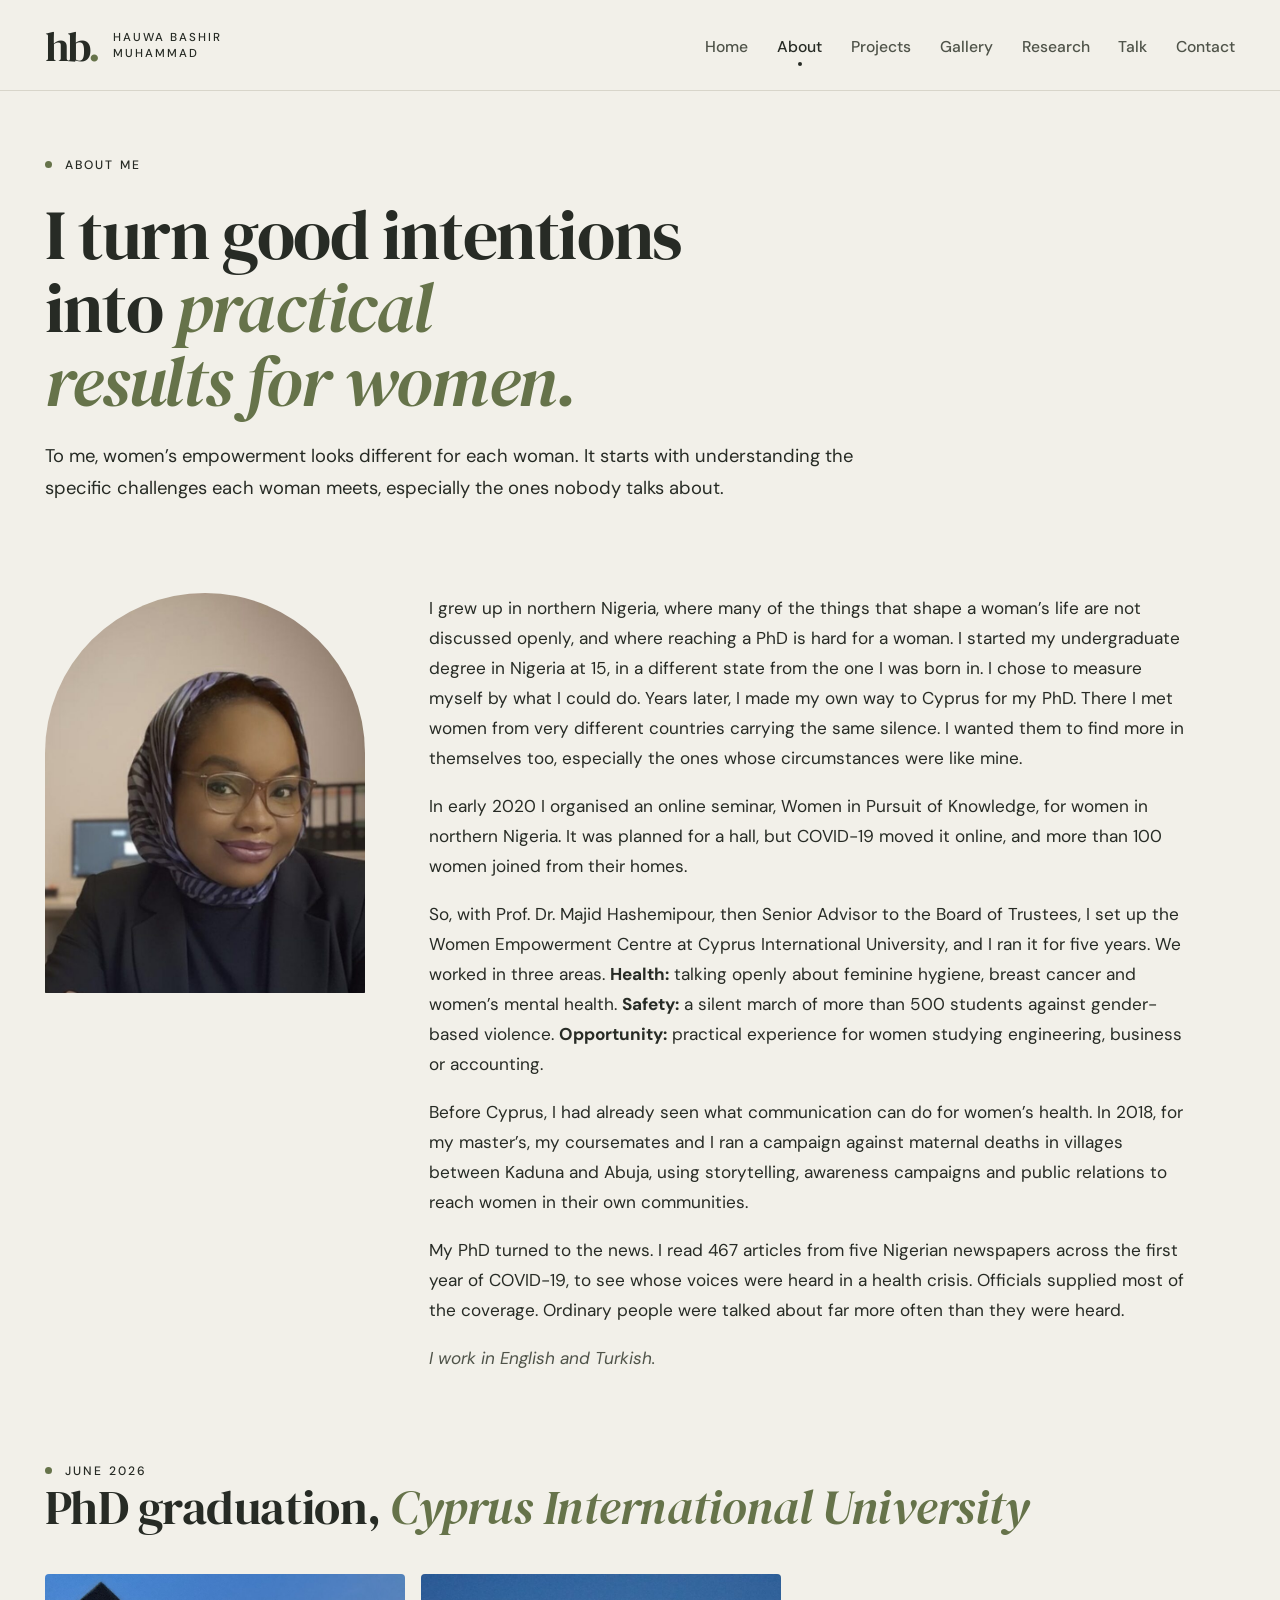
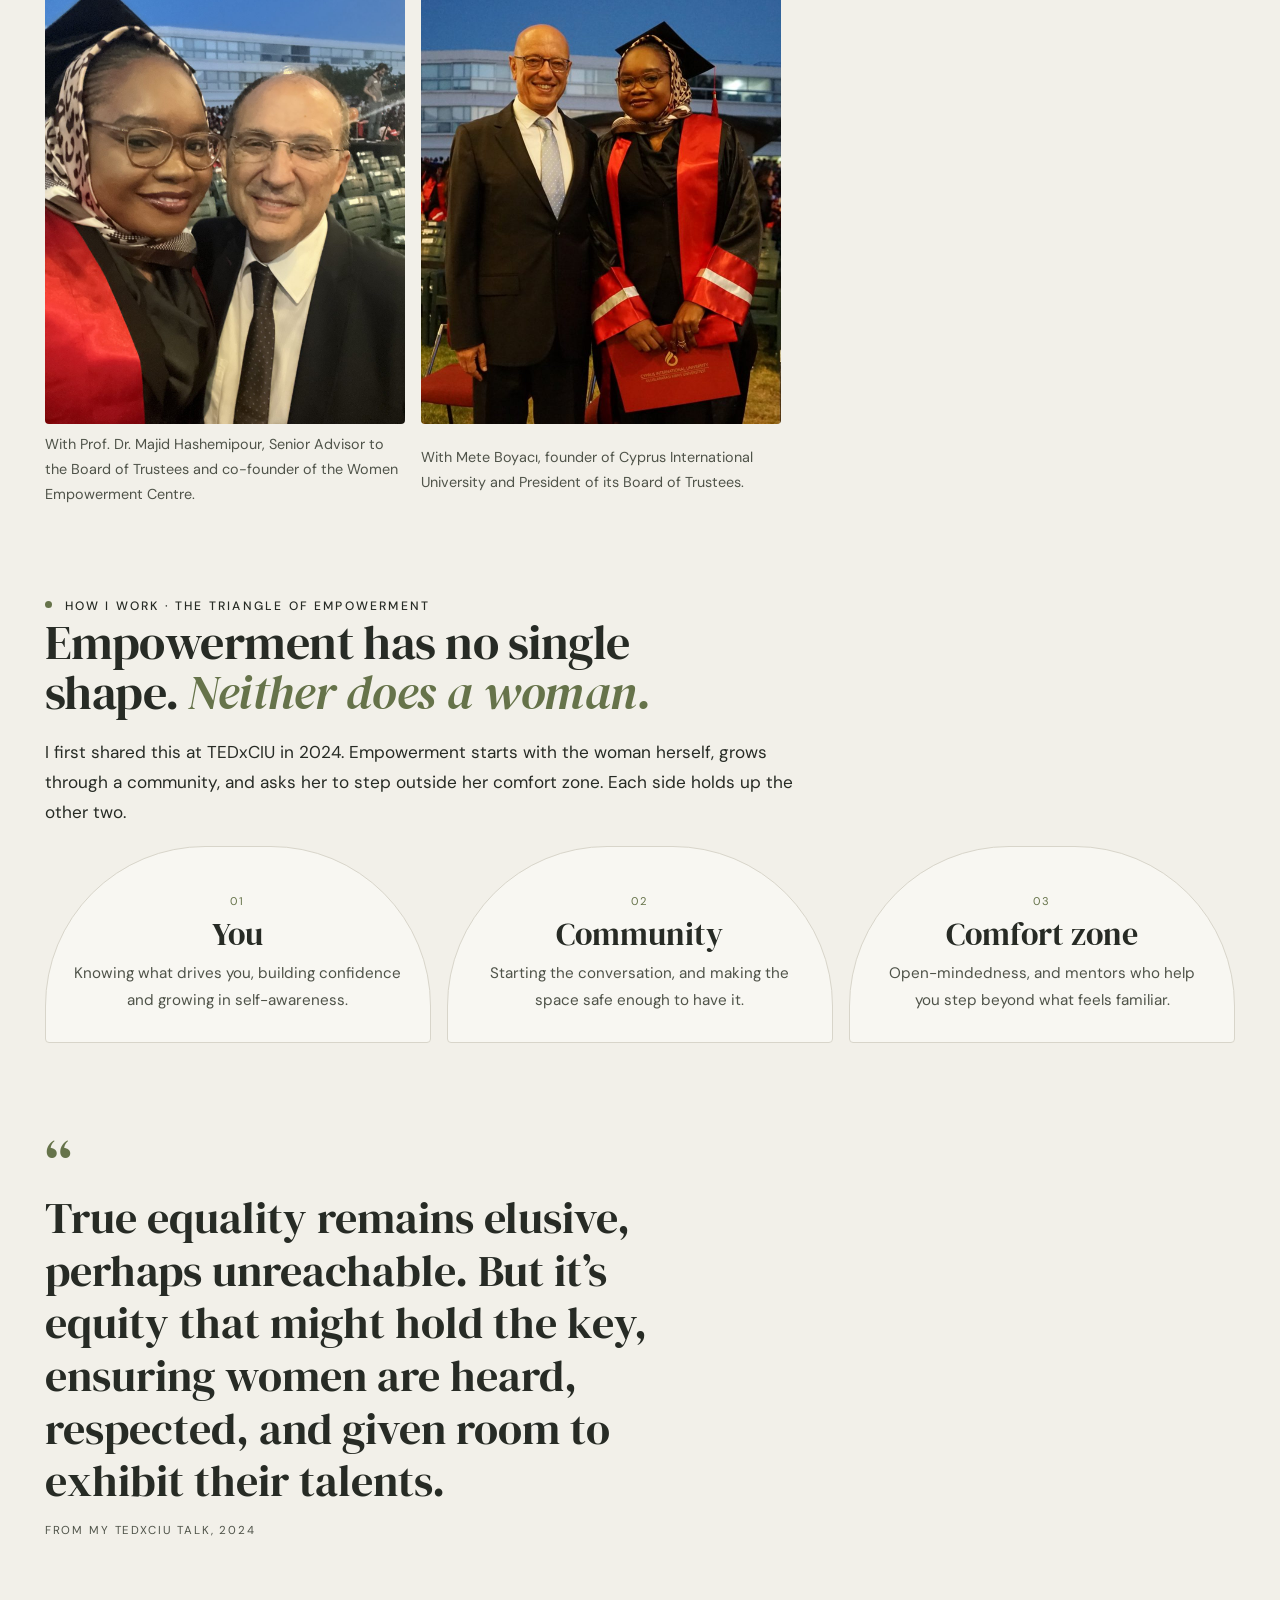
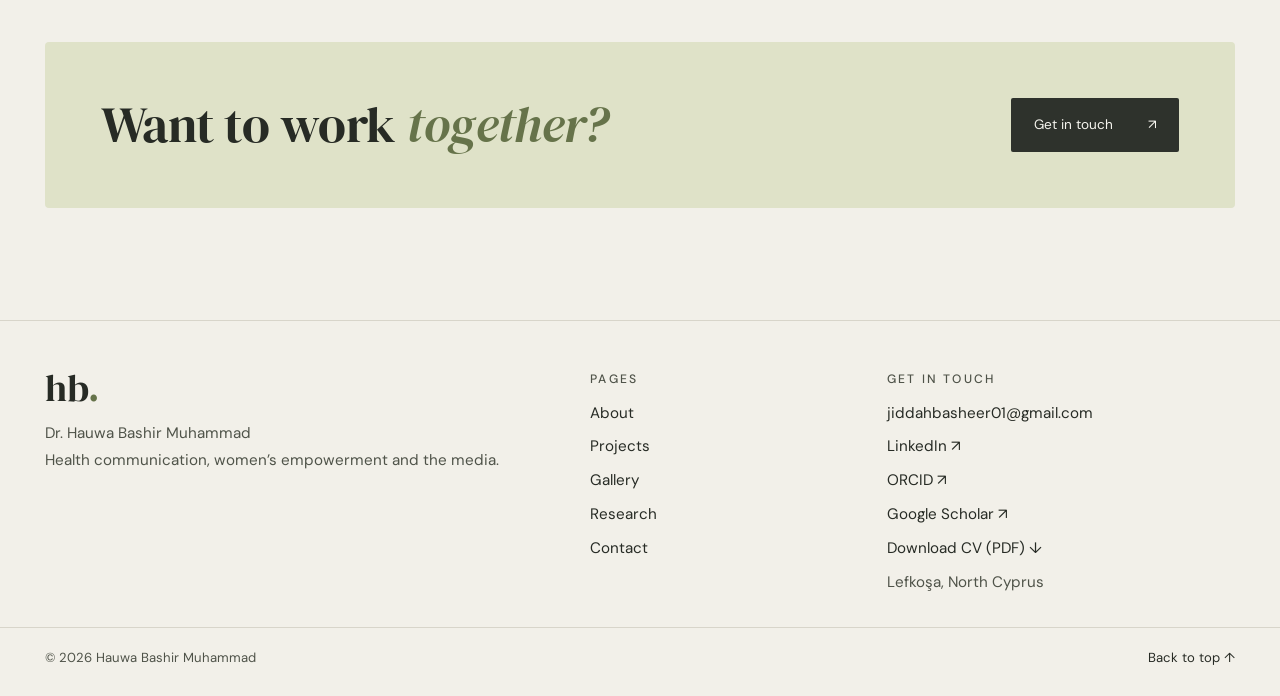
==== commit e7337f22: "Home: add Talk section (keynote video and audio via Google Drive, Same Tuesday sign-up form); add Ta" ====
--- a/about.html
+++ b/about.html
@@ -29,6 +29,7 @@
         <li><a href="projects.html">Projects</a></li>
         <li><a href="gallery.html">Gallery</a></li>
         <li><a href="publications.html">Research</a></li>
+        <li><a href="index.html#talk">Talk</a></li>
         <li><a href="contact.html">Contact</a></li>
       </ul>
     </nav>
--- a/styles.css
+++ b/styles.css
@@ -265,3 +265,19 @@
 .st-signup .btn { justify-self: start; }
 .st-qr { max-width: 11rem; }
 @media (max-width: 820px) { .st-panel { grid-template-columns: 1fr; } }
+
+/* Talk section (home page) */
+.talk { display: grid; gap: 1.1rem; border-top: 1px solid var(--rule); padding-top: clamp(2.5rem, 6vw, 4rem); scroll-margin-top: 1rem; }
+.talk h2 { font-size: clamp(2rem, 1.4rem + 2.4vw, 3.2rem); max-width: 22ch; }
+.talk-line { max-width: var(--measure); margin: 0; font-size: 1.05rem; }
+.talk-actions { display: flex; flex-wrap: wrap; gap: 0.8rem; }
+.talk-audio { display: grid; gap: 0.8rem; max-width: 34rem; margin-top: 0.4rem; }
+.talk-audio iframe { width: 100%; height: 64px; border: 0; border-radius: 4px; background: var(--sage); }
+.btn-quiet { background: transparent; color: var(--ink); box-shadow: inset 0 0 0 1px currentColor; justify-self: start; }
+.btn-quiet:hover { color: var(--ink); }
+.talk .btn { max-width: 100%; }
+.talk-signup { display: grid; gap: 0.9rem; margin-top: clamp(1.5rem, 4vw, 2.5rem); background: var(--sage); border-radius: 4px; padding: clamp(1.2rem, 4vw, 2.5rem); }
+.talk-signup h3 { font-size: clamp(1.6rem, 1.2rem + 1.4vw, 2.2rem); }
+.talk-signup p { margin: 0; max-width: var(--measure); }
+.talk-form { width: 100%; max-width: 46rem; height: 1900px; border: 0; border-radius: 4px; background: var(--surface); }
+@media (max-width: 560px) { .talk-form { height: 2500px; } .talk .btn { gap: 1rem; } }
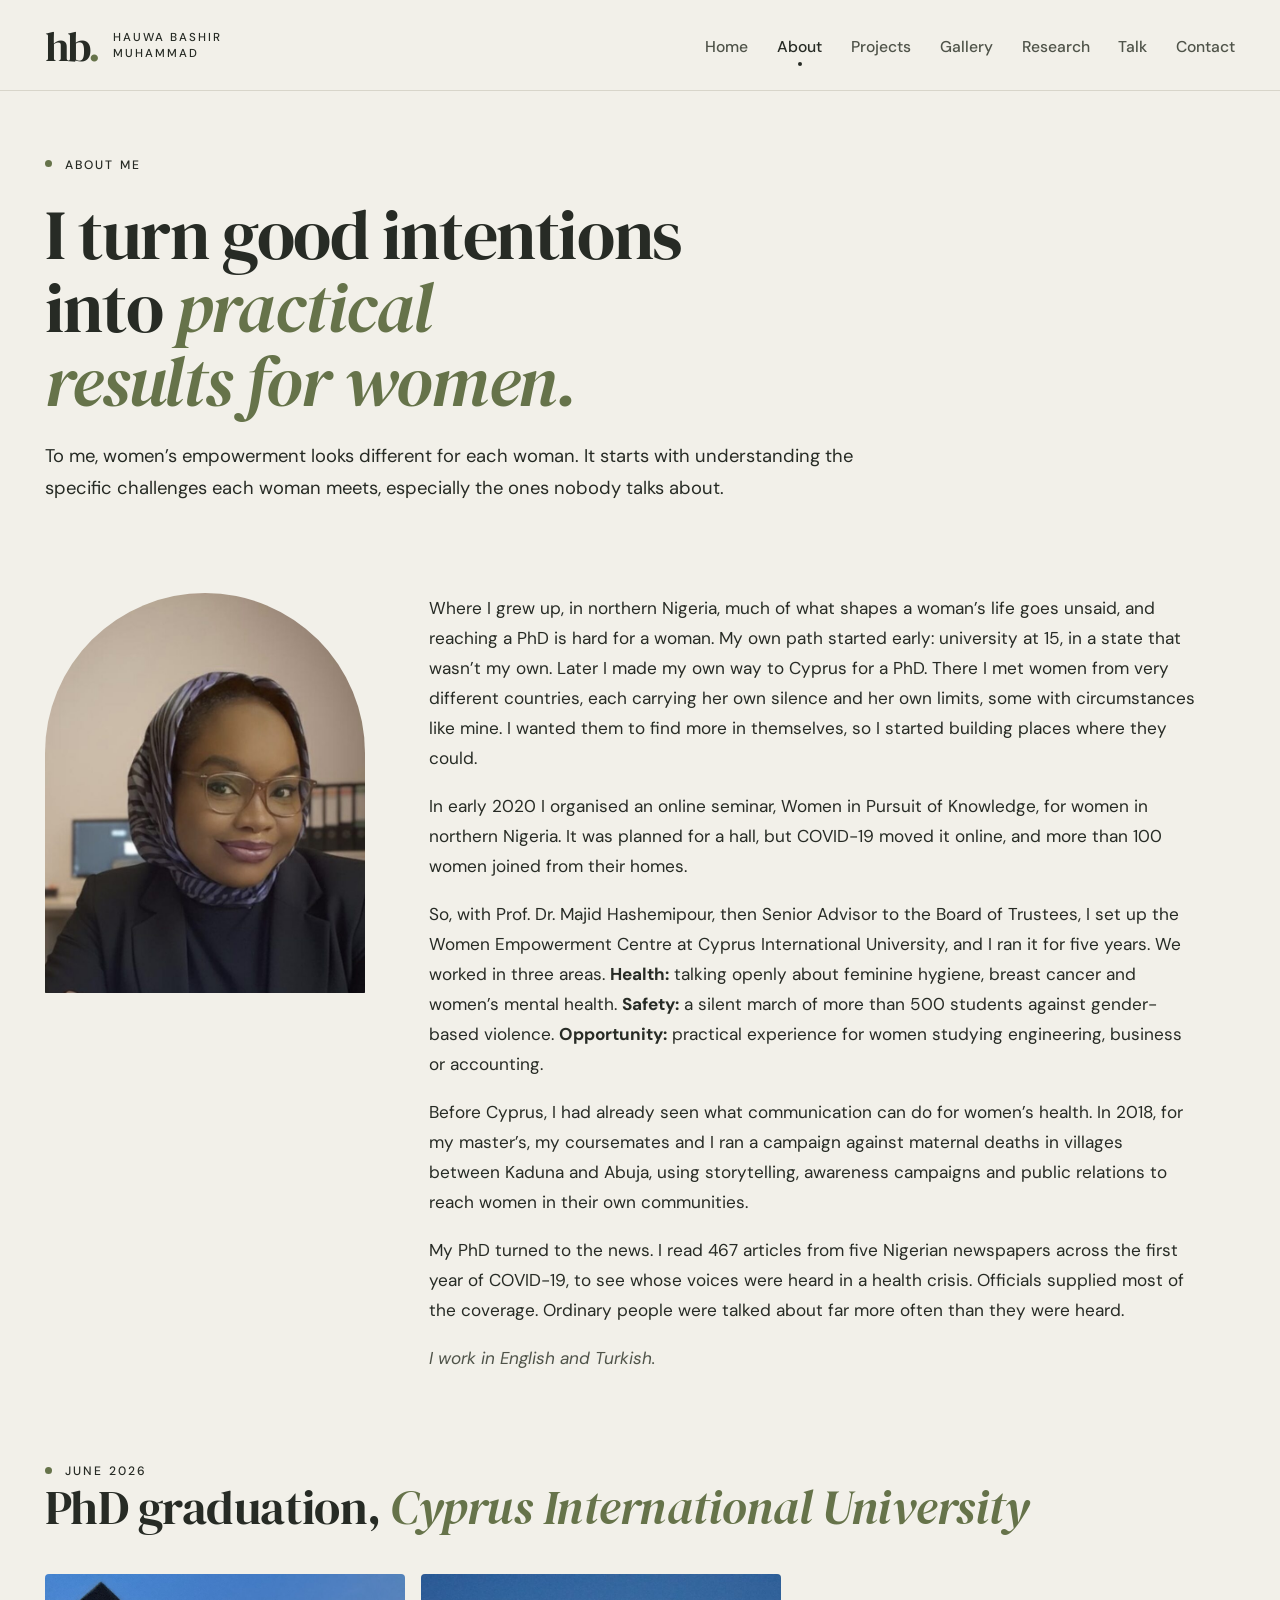
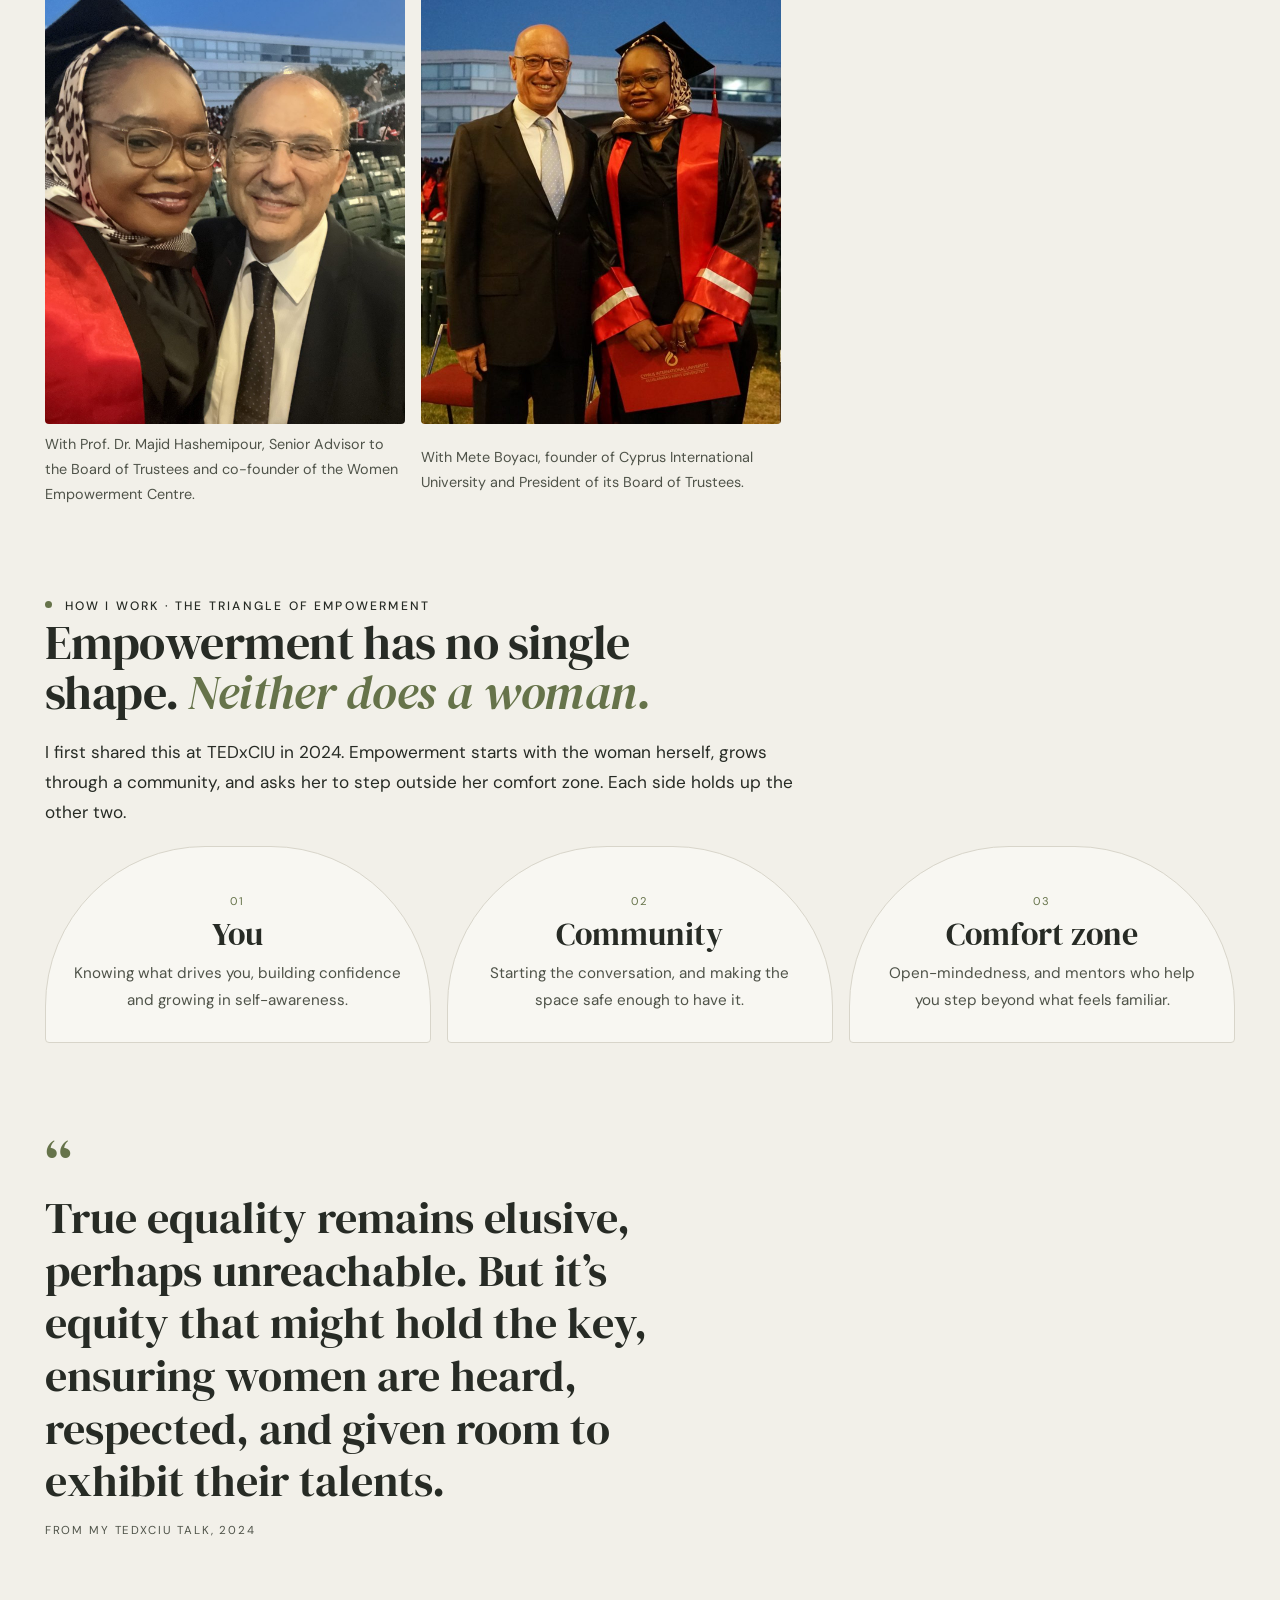
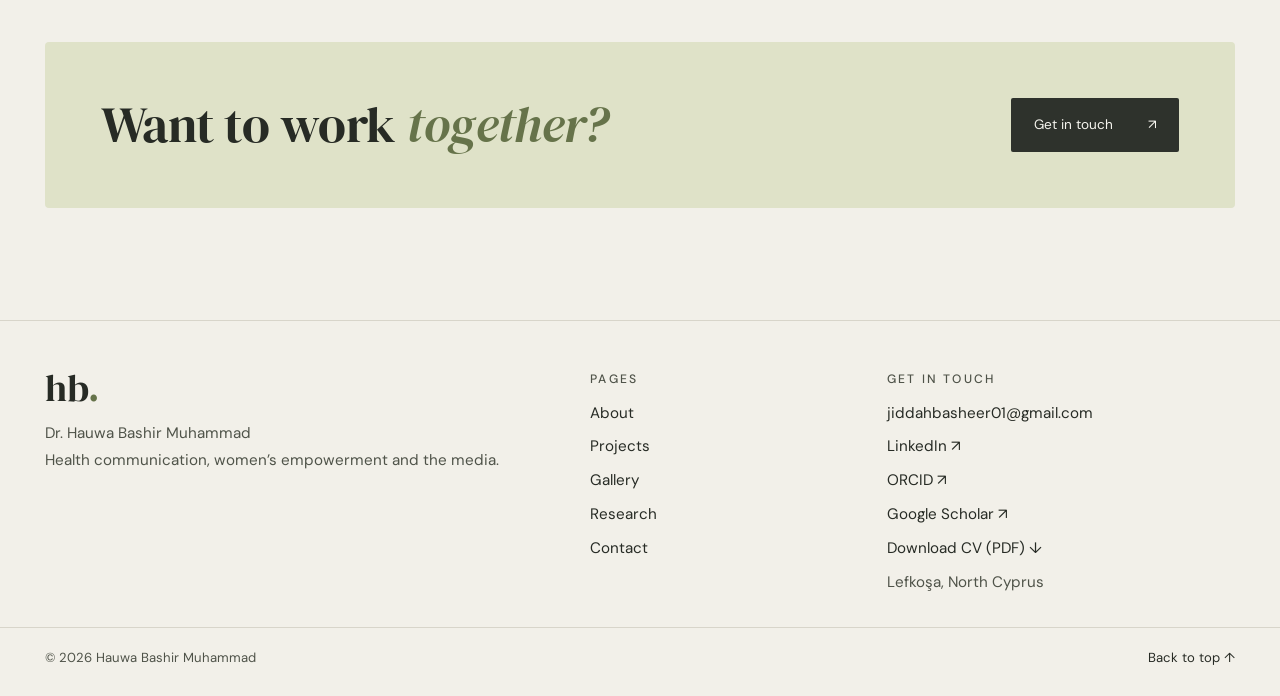
==== commit 3c7a240a: "About: rewrite opening story paragraph Co-Authored-By: Claude Opus 5.5 <noreply@anthropic.com> Claud" ====
--- a/about.html
+++ b/about.html
@@ -48,7 +48,7 @@
     <section class="about" aria-label="My story">
       <figure class="portrait"><img src="img/web/headshot.jpg" alt="Portrait of Hauwa Bashir Muhammad in a dark blazer and patterned headscarf, seated at a desk." width="720" height="900"></figure>
       <div class="copy">
-        <p>I grew up in northern Nigeria, where many of the things that shape a woman’s life are not discussed openly, and where reaching a PhD is hard for a woman. I started my undergraduate degree in Nigeria at 15, in a different state from the one I was born in. I chose to measure myself by what I could do. Years later, I made my own way to Cyprus for my PhD. There I met women from very different countries carrying the same silence. I wanted them to find more in themselves too, especially the ones whose circumstances were like mine.</p>
+        <p>Where I grew up, in northern Nigeria, much of what shapes a woman’s life goes unsaid, and reaching a PhD is hard for a woman. My own path started early: university at 15, in a state that wasn’t my own. Later I made my own way to Cyprus for a PhD. There I met women from very different countries, each carrying her own silence and her own limits, some with circumstances like mine. I wanted them to find more in themselves, so I started building places where they could.</p>
         <p>In early 2020 I organised an online seminar, Women in Pursuit of Knowledge, for women in northern Nigeria. It was planned for a hall, but COVID-19 moved it online, and more than 100 women joined from their homes.</p>
         <p>So, with Prof. Dr. Majid Hashemipour, then Senior Advisor to the Board of Trustees, I set up the Women Empowerment Centre at Cyprus International University, and I ran it for five years. We worked in three areas. <strong>Health:</strong> talking openly about feminine hygiene, breast cancer and women’s mental health. <strong>Safety:</strong> a silent march of more than 500 students against gender-based violence. <strong>Opportunity:</strong> practical experience for women studying engineering, business or accounting.</p>
         <p>Before Cyprus, I had already seen what communication can do for women’s health. In 2018, for my master’s, my coursemates and I ran a campaign against maternal deaths in villages between Kaduna and Abuja, using storytelling, awareness campaigns and public relations to reach women in their own communities.</p>
--- a/styles.css
+++ b/styles.css
@@ -272,7 +272,7 @@
 .talk-line { max-width: var(--measure); margin: 0; font-size: 1.05rem; }
 .talk-actions { display: flex; flex-wrap: wrap; gap: 0.8rem; }
 .talk-audio { display: grid; gap: 0.8rem; max-width: 34rem; margin-top: 0.4rem; }
-.talk-audio iframe { width: 100%; height: 64px; border: 0; border-radius: 4px; background: var(--sage); }
+.talk-audio iframe { width: 100%; height: 92px; border: 0; border-radius: 4px; background: var(--sage); }
 .btn-quiet { background: transparent; color: var(--ink); box-shadow: inset 0 0 0 1px currentColor; justify-self: start; }
 .btn-quiet:hover { color: var(--ink); }
 .talk .btn { max-width: 100%; }
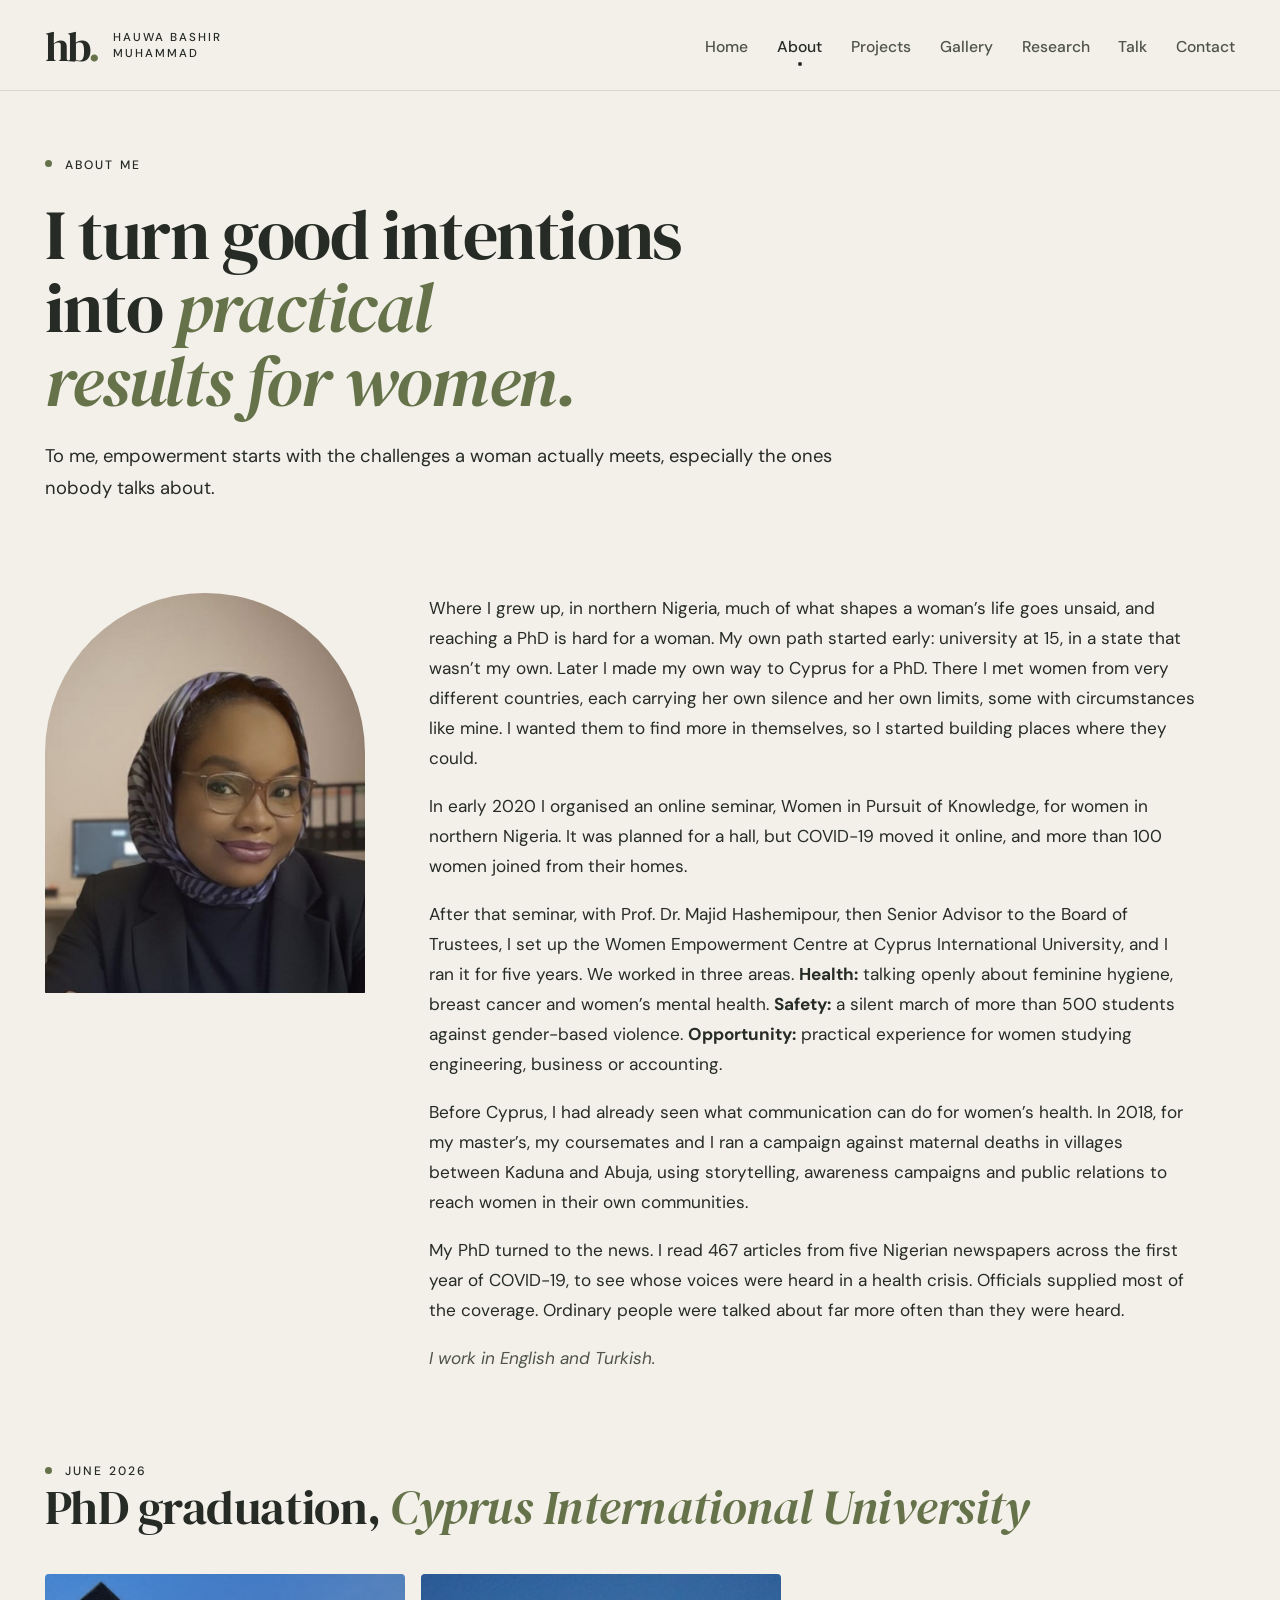
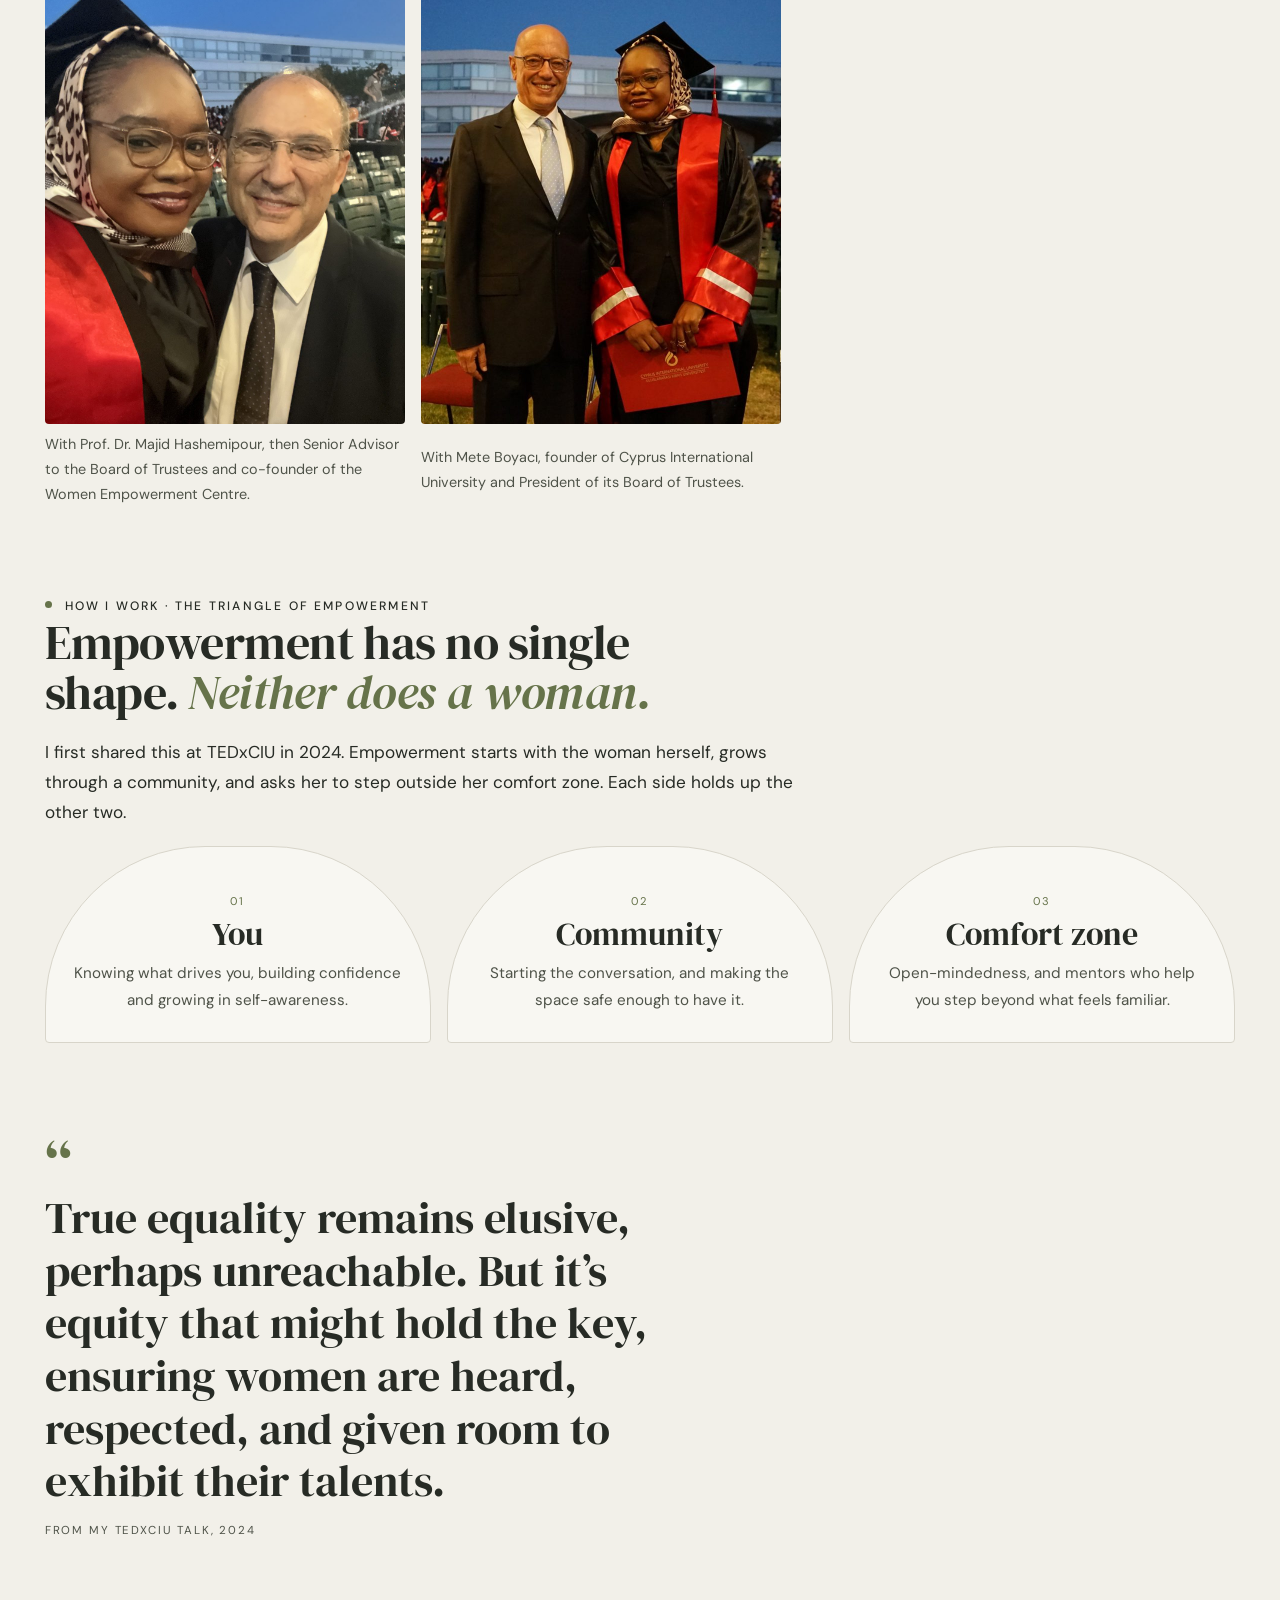
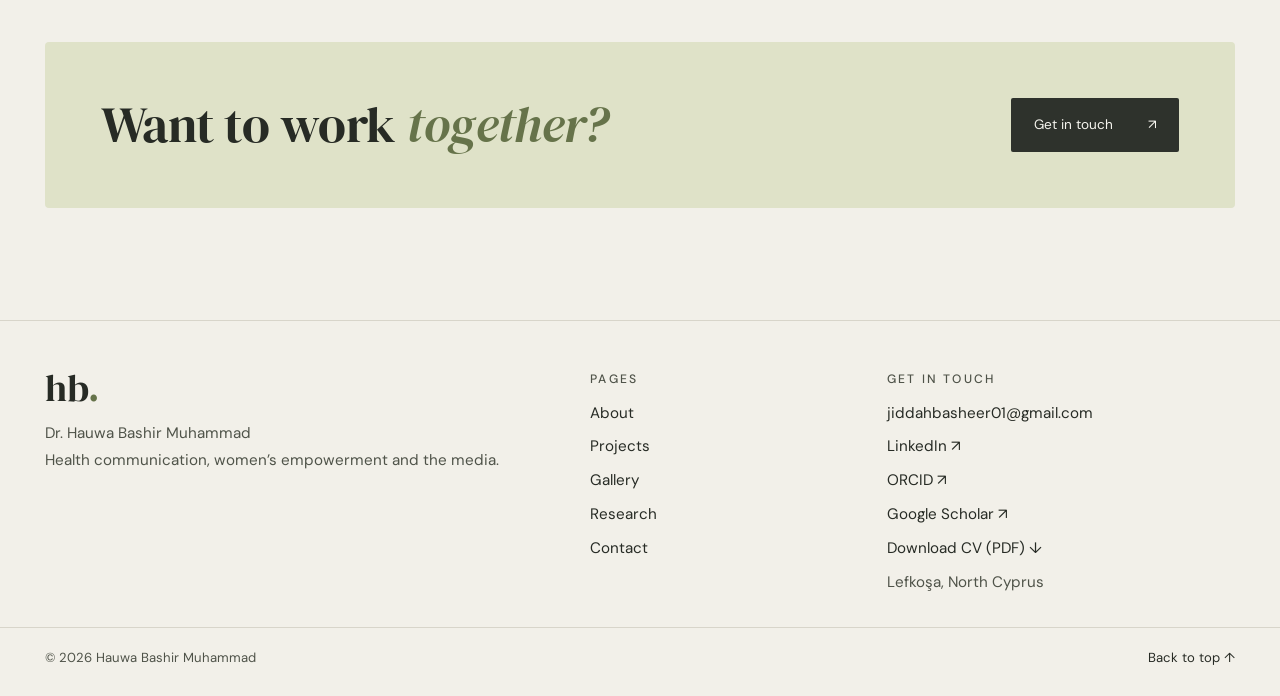
==== commit 04d6e1ae: "Content review: home intro and teaser, About lede, Now section, captions, descriptions Co-Authored-B" ====
--- a/about.html
+++ b/about.html
@@ -42,7 +42,7 @@
     <section class="page-intro">
       <p class="eyebrow">About me</p>
       <h1>I turn good intentions into <em>practical results for women.</em></h1>
-      <p class="lede">To me, women’s empowerment looks different for each woman. It starts with understanding the specific challenges each woman meets, especially the ones nobody talks about.</p>
+      <p class="lede">To me, empowerment starts with the challenges a woman actually meets, especially the ones nobody talks about.</p>
     </section>
 
     <section class="about" aria-label="My story">
@@ -50,7 +50,7 @@
       <div class="copy">
         <p>Where I grew up, in northern Nigeria, much of what shapes a woman’s life goes unsaid, and reaching a PhD is hard for a woman. My own path started early: university at 15, in a state that wasn’t my own. Later I made my own way to Cyprus for a PhD. There I met women from very different countries, each carrying her own silence and her own limits, some with circumstances like mine. I wanted them to find more in themselves, so I started building places where they could.</p>
         <p>In early 2020 I organised an online seminar, Women in Pursuit of Knowledge, for women in northern Nigeria. It was planned for a hall, but COVID-19 moved it online, and more than 100 women joined from their homes.</p>
-        <p>So, with Prof. Dr. Majid Hashemipour, then Senior Advisor to the Board of Trustees, I set up the Women Empowerment Centre at Cyprus International University, and I ran it for five years. We worked in three areas. <strong>Health:</strong> talking openly about feminine hygiene, breast cancer and women’s mental health. <strong>Safety:</strong> a silent march of more than 500 students against gender-based violence. <strong>Opportunity:</strong> practical experience for women studying engineering, business or accounting.</p>
+        <p>After that seminar, with Prof. Dr. Majid Hashemipour, then Senior Advisor to the Board of Trustees, I set up the Women Empowerment Centre at Cyprus International University, and I ran it for five years. We worked in three areas. <strong>Health:</strong> talking openly about feminine hygiene, breast cancer and women’s mental health. <strong>Safety:</strong> a silent march of more than 500 students against gender-based violence. <strong>Opportunity:</strong> practical experience for women studying engineering, business or accounting.</p>
         <p>Before Cyprus, I had already seen what communication can do for women’s health. In 2018, for my master’s, my coursemates and I ran a campaign against maternal deaths in villages between Kaduna and Abuja, using storytelling, awareness campaigns and public relations to reach women in their own communities.</p>
         <p>My PhD turned to the news. I read 467 articles from five Nigerian newspapers across the first year of COVID-19, to see whose voices were heard in a health crisis. Officials supplied most of the coverage. Ordinary people were talked about far more often than they were heard.</p>
         <p class="langs">I work in English and Turkish.</p>
@@ -60,7 +60,7 @@
     <section aria-labelledby="graduation">
       <div class="section-head"><div><p class="eyebrow">June 2026</p><h2 id="graduation">PhD graduation, <em>Cyprus International University</em></h2></div></div>
       <div class="duo">
-        <figure><img src="img/web/grad-majid.jpg" alt="Hauwa in her graduation cap and gown taking a selfie with Prof. Dr. Majid Hashemipour at the ceremony." width="1200" height="1600" loading="lazy"><figcaption>With Prof. Dr. Majid Hashemipour, Senior Advisor to the Board of Trustees and co-founder of the Women Empowerment Centre.</figcaption></figure>
+        <figure><img src="img/web/grad-majid.jpg" alt="Hauwa in her graduation cap and gown taking a selfie with Prof. Dr. Majid Hashemipour at the ceremony." width="1200" height="1600" loading="lazy"><figcaption>With Prof. Dr. Majid Hashemipour, then Senior Advisor to the Board of Trustees and co-founder of the Women Empowerment Centre.</figcaption></figure>
         <figure><img src="img/web/grad-boyaci.jpg" alt="Hauwa in her graduation gown, holding her diploma folder, standing with Mete Boyacı at the evening ceremony." width="1600" height="900" loading="lazy" style="object-position: 47% center;"><figcaption>With Mete Boyacı, founder of Cyprus International University and President of its Board of Trustees.</figcaption></figure>
       </div>
     </section>
